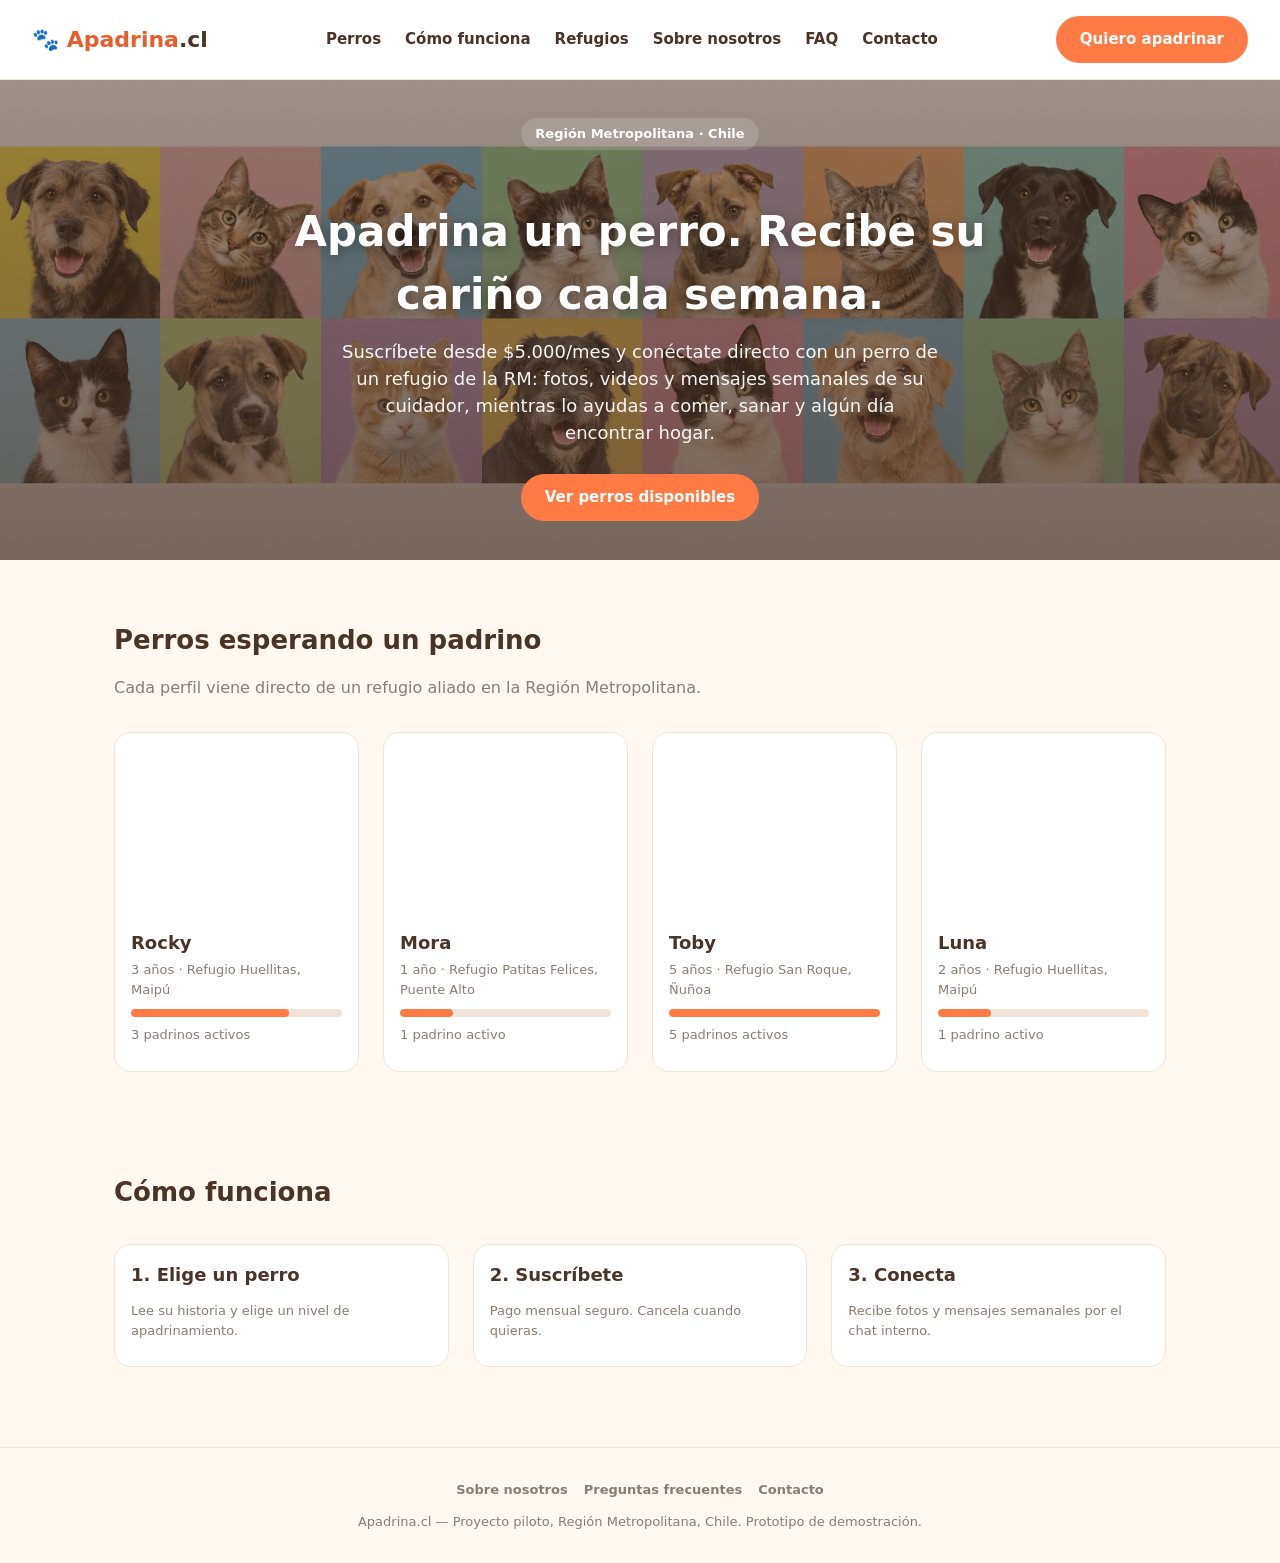
==== index.html @ 0cc14895 "v3" ====
<!DOCTYPE html>
<html lang="es-CL">
<head>
<meta charset="UTF-8">
<meta name="viewport" content="width=device-width, initial-scale=1.0">
<title>Apadrina — Conecta con un perro, cambia su historia</title>
<link rel="stylesheet" href="style.css">
<link rel="icon" href="Imagenes/Banners/favicon.png" type="image/png">
</head>
<body>

<div id="header-placeholder"></div>

<section class="hero-banner">
  <div class="hero-banner-overlay"></div>
  <div class="hero-banner-content">
    <span class="badge">Región Metropolitana · Chile</span>
    <h1>Apadrina un perro. Recibe su cariño cada semana.</h1>
    <p>Suscríbete desde $5.000/mes y conéctate directo con un perro de un refugio de la RM: fotos, videos y mensajes semanales de su cuidador, mientras lo ayudas a comer, sanar y algún día encontrar hogar.</p>
    <a href="#animales" class="btn btn-primary">Ver perros disponibles</a>
  </div>
</section>

<div class="container" id="animales">
  <h2 class="section-title">Perros esperando un padrino</h2>
  <p class="section-sub">Cada perfil viene directo de un refugio aliado en la Región Metropolitana.</p>

  <div class="grid" id="grid-animales">
    <!-- Las tarjetas se generan automáticamente desde animales.js -->
  </div>
</div>

<div class="container" id="como-funciona">
  <h2 class="section-title" id="refugios">Cómo funciona</h2>
  <div class="grid" style="grid-template-columns: repeat(3, 1fr);">
    <div class="card"><div class="card-body">
      <h3>1. Elige un perro</h3>
      <p class="meta">Lee su historia y elige un nivel de apadrinamiento.</p>
    </div></div>
    <div class="card"><div class="card-body">
      <h3>2. Suscríbete</h3>
      <p class="meta">Pago mensual seguro. Cancela cuando quieras.</p>
    </div></div>
    <div class="card"><div class="card-body">
      <h3>3. Conecta</h3>
      <p class="meta">Recibe fotos y mensajes semanales por el chat interno.</p>
    </div></div>
  </div>
</div>

<div id="footer-placeholder"></div>

<script src="animales.js"></script>
<script src="main.js"></script>
<script>
  document.addEventListener('DOMContentLoaded', () => {
    const grid = document.getElementById('grid-animales');
    if (!grid || typeof animalesDB === 'undefined') return;

    const animales = Object.values(animalesDB);

    grid.innerHTML = animales.map((animal) => {
      const fotoPrincipal = (animal.imagenes && animal.imagenes[0])
        ? `Imagenes/Mascotas/${animal.imagenes[0]}`
        : '';
      const fondoImagen = fotoPrincipal
        ? `background-image:url('${fotoPrincipal}');`
        : `background-color:${animal.colorPlaceholder || '#D9B38C'};`;

      // La barra de progreso es solo referencial: asumimos que con 4 padrinos el animal queda cubierto.
      const progreso = Math.min(100, Math.round((animal.padrinosActivos / 4) * 100));

      return `
        <a href="perfil-perro.html?id=${animal.id}" class="card">
          <div class="card-img" style="${fondoImagen}"></div>
          <div class="card-body">
            <h3>${animal.nombre}</h3>
            <div class="meta">${animal.edad} · ${animal.refugio}, ${animal.comuna}</div>
            <div class="progress-bar"><div class="progress-fill" style="width:${progreso}%"></div></div>
            <div class="meta">${animal.padrinosActivos} padrino${animal.padrinosActivos === 1 ? '' : 's'} activo${animal.padrinosActivos === 1 ? '' : 's'}</div>
          </div>
        </a>
      `;
    }).join('');
  });
</script>
</body>
</html>
---- style.css ----
:root {
  --naranja: #FF7A45;
  --naranja-oscuro: #E85D2C;
  --crema: #FFF8F1;
  --marron: #4A3427;
  --verde: #3FA34D;
  --gris: #8A7D74;
  --borde: #F0E4D8;
  --radius: 16px;
}

* { box-sizing: border-box; }

body {
  margin: 0;
  font-family: 'Segoe UI', system-ui, -apple-system, sans-serif;
  background: var(--crema);
  color: var(--marron);
  line-height: 1.5;
}

a { text-decoration: none; color: inherit; }

.navbar {
  display: flex;
  align-items: center;
  justify-content: space-between;
  padding: 16px 32px;
  background: #fff;
  border-bottom: 1px solid var(--borde);
  position: sticky;
  top: 0;
  z-index: 10;
}

.logo {
  font-size: 22px;
  font-weight: 800;
  color: var(--naranja-oscuro);
}

.logo span { color: var(--marron); }

.nav-links { display: flex; gap: 24px; font-weight: 600; font-size: 15px; }
.nav-links a:hover { color: var(--naranja-oscuro); }

.btn {
  display: inline-block;
  padding: 12px 24px;
  border-radius: 999px;
  font-weight: 700;
  border: none;
  cursor: pointer;
  font-size: 15px;
}

.btn-primary { background: var(--naranja); color: #fff; }
.btn-primary:hover { background: var(--naranja-oscuro); }

.btn-secondary { background: #fff; color: var(--naranja-oscuro); border: 2px solid var(--naranja); }

.container { max-width: 1100px; margin: 0 auto; padding: 40px 24px; }

.hero {
  text-align: center;
  padding: 64px 24px;
  background: linear-gradient(180deg, #FFF3E9 0%, var(--crema) 100%);
}

.hero h1 { font-size: 40px; margin-bottom: 12px; max-width: 700px; margin-inline: auto; }
.hero p { font-size: 18px; color: var(--gris); max-width: 600px; margin: 0 auto 28px; }

/* Banner de inicio con foto de fondo (se usa solo en index.html) */
.hero-banner {
  position: relative;
  min-height: 480px;
  display: flex;
  align-items: center;
  justify-content: center;
  text-align: center;
  background-size: cover;
  background-position: center;
  overflow: hidden;
}

.hero-banner-overlay {
  position: absolute;
  inset: 0;
  background: linear-gradient(180deg, rgba(74,52,39,0.55) 0%, rgba(74,52,39,0.75) 100%);
}

.hero-banner-content {
  position: relative;
  z-index: 2;
  padding: 24px;
  color: #fff;
}

.hero-banner-content .badge {
  background: rgba(255,255,255,0.15);
  color: #fff;
}

.hero-banner-content h1 {
  font-size: 42px;
  margin-bottom: 12px;
  max-width: 700px;
  margin-inline: auto;
  text-shadow: 0 2px 12px rgba(0,0,0,0.35);
}

.hero-banner-content p {
  font-size: 18px;
  color: #fff;
  opacity: 0.95;
  max-width: 600px;
  margin: 0 auto 28px;
}

/* Banner de escritorio por defecto; se reemplaza por la versión vertical en mobile (ver media query abajo) */
.hero-banner {
  background-image: url('Imagenes/Banners/bannersperritos.png');
}

.badge {
  display: inline-block;
  background: #FFE8D9;
  color: var(--naranja-oscuro);
  padding: 6px 14px;
  border-radius: 999px;
  font-weight: 700;
  font-size: 13px;
  margin-bottom: 16px;
}

.grid {
  display: grid;
  grid-template-columns: repeat(auto-fit, minmax(240px, 1fr));
  gap: 24px;
  margin-top: 32px;
}

.card {
  background: #fff;
  border-radius: var(--radius);
  overflow: hidden;
  border: 1px solid var(--borde);
  transition: transform 0.15s, box-shadow 0.15s;
}

.card:hover { transform: translateY(-4px); box-shadow: 0 12px 24px rgba(0,0,0,0.08); }

.card-img {
  height: 180px;
  background-size: cover;
  background-position: center;
  display: flex;
  align-items: flex-end;
  justify-content: flex-end;
  padding: 10px;
}

.card-body { padding: 16px; }
.card-body h3 { margin: 0 0 4px; font-size: 18px; }
.card-body .meta { color: var(--gris); font-size: 13px; margin-bottom: 10px; }

.progress-bar { background: var(--borde); border-radius: 999px; height: 8px; overflow: hidden; margin-bottom: 8px; }
.progress-fill { background: var(--naranja); height: 100%; border-radius: 999px; }

.tag {
  display: inline-block;
  background: #FFF3E9;
  color: var(--naranja-oscuro);
  font-size: 12px;
  font-weight: 700;
  padding: 3px 10px;
  border-radius: 999px;
  position: absolute;
}

.section-title { font-size: 26px; margin-bottom: 6px; }
.section-sub { color: var(--gris); margin-bottom: 24px; }

.tiers {
  display: grid;
  grid-template-columns: repeat(auto-fit, minmax(220px, 1fr));
  gap: 20px;
}

.tier {
  background: #fff;
  border: 2px solid var(--borde);
  border-radius: var(--radius);
  padding: 24px;
  cursor: pointer;
  transition: border-color 0.15s;
}

.tier:hover, .tier.selected { border-color: var(--naranja); }
.tier h4 { margin: 0 0 4px; font-size: 18px; }
.tier .price { font-size: 28px; font-weight: 800; color: var(--naranja-oscuro); margin: 8px 0; }
.tier .price span { font-size: 14px; color: var(--gris); font-weight: 500; }
.tier ul { padding-left: 18px; margin: 12px 0; color: var(--marron); font-size: 14px; }
.tier li { margin-bottom: 6px; }

footer {
  text-align: center;
  padding: 32px;
  color: var(--gris);
  font-size: 13px;
  border-top: 1px solid var(--borde);
  margin-top: 40px;
}

.dog-hero {
  display: grid;
  grid-template-columns: 1fr 1fr;
  gap: 40px;
  align-items: start;
}

.dog-photo {
  width: 100%;
  height: 380px;
  border-radius: var(--radius);
  background-size: cover;
  background-position: center;
}

.stat-box {
  display: flex;
  gap: 16px;
  margin: 20px 0;
}

.stat {
  background: #fff;
  border: 1px solid var(--borde);
  border-radius: 12px;
  padding: 14px 18px;
  flex: 1;
  text-align: center;
}

.stat b { display: block; font-size: 20px; color: var(--naranja-oscuro); }
.stat span { font-size: 12px; color: var(--gris); }

.form-box {
  background: #fff;
  border: 1px solid var(--borde);
  border-radius: var(--radius);
  padding: 32px;
  max-width: 480px;
  margin: 0 auto;
}

.form-box label { display: block; font-weight: 700; margin: 16px 0 6px; font-size: 14px; }
.form-box input {
  width: 100%;
  padding: 12px 14px;
  border: 1px solid var(--borde);
  border-radius: 10px;
  font-size: 15px;
}

.summary-box {
  background: var(--crema);
  border-radius: 12px;
  padding: 16px;
  margin-top: 20px;
  font-size: 14px;
}

.summary-row { display: flex; justify-content: space-between; margin-bottom: 6px; }
.summary-row.total { font-weight: 800; font-size: 16px; border-top: 1px dashed var(--borde); padding-top: 10px; margin-top: 10px; }

.dash-layout { display: grid; grid-template-columns: 280px 1fr; gap: 24px; }

.dash-sidebar {
  background: #fff;
  border: 1px solid var(--borde);
  border-radius: var(--radius);
  padding: 20px;
  height: fit-content;
}

.dash-sidebar img.avatar {
  width: 100%;
  height: 160px;
  object-fit: cover;
  border-radius: 12px;
  background-size: cover;
  background-position: center;
}

.chat-box {
  background: #fff;
  border: 1px solid var(--borde);
  border-radius: var(--radius);
  display: flex;
  flex-direction: column;
  height: 560px;
}

.chat-header {
  padding: 16px 20px;
  border-bottom: 1px solid var(--borde);
  font-weight: 700;
  display: flex;
  align-items: center;
  gap: 10px;
}

.chat-messages {
  flex: 1;
  padding: 20px;
  overflow-y: auto;
  display: flex;
  flex-direction: column;
  gap: 14px;
}

.msg { max-width: 70%; padding: 10px 14px; border-radius: 14px; font-size: 14px; }
.msg.received { background: var(--crema); align-self: flex-start; border-bottom-left-radius: 4px; }
.msg.sent { background: var(--naranja); color: #fff; align-self: flex-end; border-bottom-right-radius: 4px; }
.msg img { max-width: 100%; border-radius: 10px; margin-top: 6px; display: block; }
.msg .time { font-size: 11px; opacity: 0.6; margin-top: 4px; }

.chat-input {
  display: flex;
  gap: 10px;
  padding: 14px;
  border-top: 1px solid var(--borde);
}

.chat-input input {
  flex: 1;
  padding: 12px 14px;
  border: 1px solid var(--borde);
  border-radius: 999px;
  font-size: 14px;
}

.dash-nav { list-style: none; padding: 0; margin: 20px 0 0; }
.dash-nav li { padding: 10px 12px; border-radius: 8px; font-weight: 600; font-size: 14px; margin-bottom: 4px; }
.dash-nav li.active { background: #FFF3E9; color: var(--naranja-oscuro); }

/* Menú móvil */
.mobile-menu-button {
  display: none;
  background: none;
  border: none;
  cursor: pointer;
  padding: 6px;
}

.hamburger-icon,
.hamburger-icon::before,
.hamburger-icon::after {
  display: block;
  width: 24px;
  height: 2px;
  background: var(--marron);
  position: relative;
  transition: 0.2s;
}

.hamburger-icon::before,
.hamburger-icon::after {
  content: "";
  position: absolute;
  left: 0;
}

.hamburger-icon::before { top: -7px; }
.hamburger-icon::after { top: 7px; }

@media (max-width: 800px) {
  .navbar { padding: 14px 20px; flex-wrap: wrap; }
  .logo { font-size: 19px; }

  .nav-links {
    display: none;
    position: absolute;
    top: 100%;
    left: 0;
    right: 0;
    background: #fff;
    flex-direction: column;
    gap: 0;
    padding: 8px 20px 16px;
    border-bottom: 1px solid var(--borde);
    box-shadow: 0 8px 16px rgba(0,0,0,0.06);
  }

  .nav-links.open {
    display: flex;
  }

  .nav-links a {
    padding: 12px 0;
    border-bottom: 1px solid var(--borde);
  }

  .nav-links a:last-child { border-bottom: none; }

  .mobile-menu-button { display: block; order: 3; }

  .navbar .btn-primary { order: 2; font-size: 13px; padding: 10px 16px; }

  .hero { padding: 40px 18px; }
  .hero h1 { font-size: 28px; }
  .hero p { font-size: 15px; }

  .hero-banner {
    min-height: 360px;
    background-image: url('Imagenes/Banners/bannersperritoscelular.png');
  }
  .hero-banner-content h1 { font-size: 28px; }
  .hero-banner-content p { font-size: 15px; }

  .container { padding: 28px 16px; }

  .grid { grid-template-columns: 1fr; gap: 16px; }
  .grid[style*="repeat(3"] { grid-template-columns: 1fr !important; }

  .section-title { font-size: 21px; }

  .dog-hero, .dash-layout { grid-template-columns: 1fr; }
  .dog-photo { height: 220px; }

  .stat-box { flex-wrap: wrap; }
  .stat { min-width: 45%; }

  .tiers { grid-template-columns: 1fr; }

  .form-box { padding: 20px; }

  .dash-sidebar { order: 2; }
  .chat-box { height: 460px; order: 1; }
  .msg { max-width: 85%; }

  footer { padding: 24px 16px; font-size: 12px; }
}

@media (max-width: 420px) {
  .stat { min-width: 100%; }
}
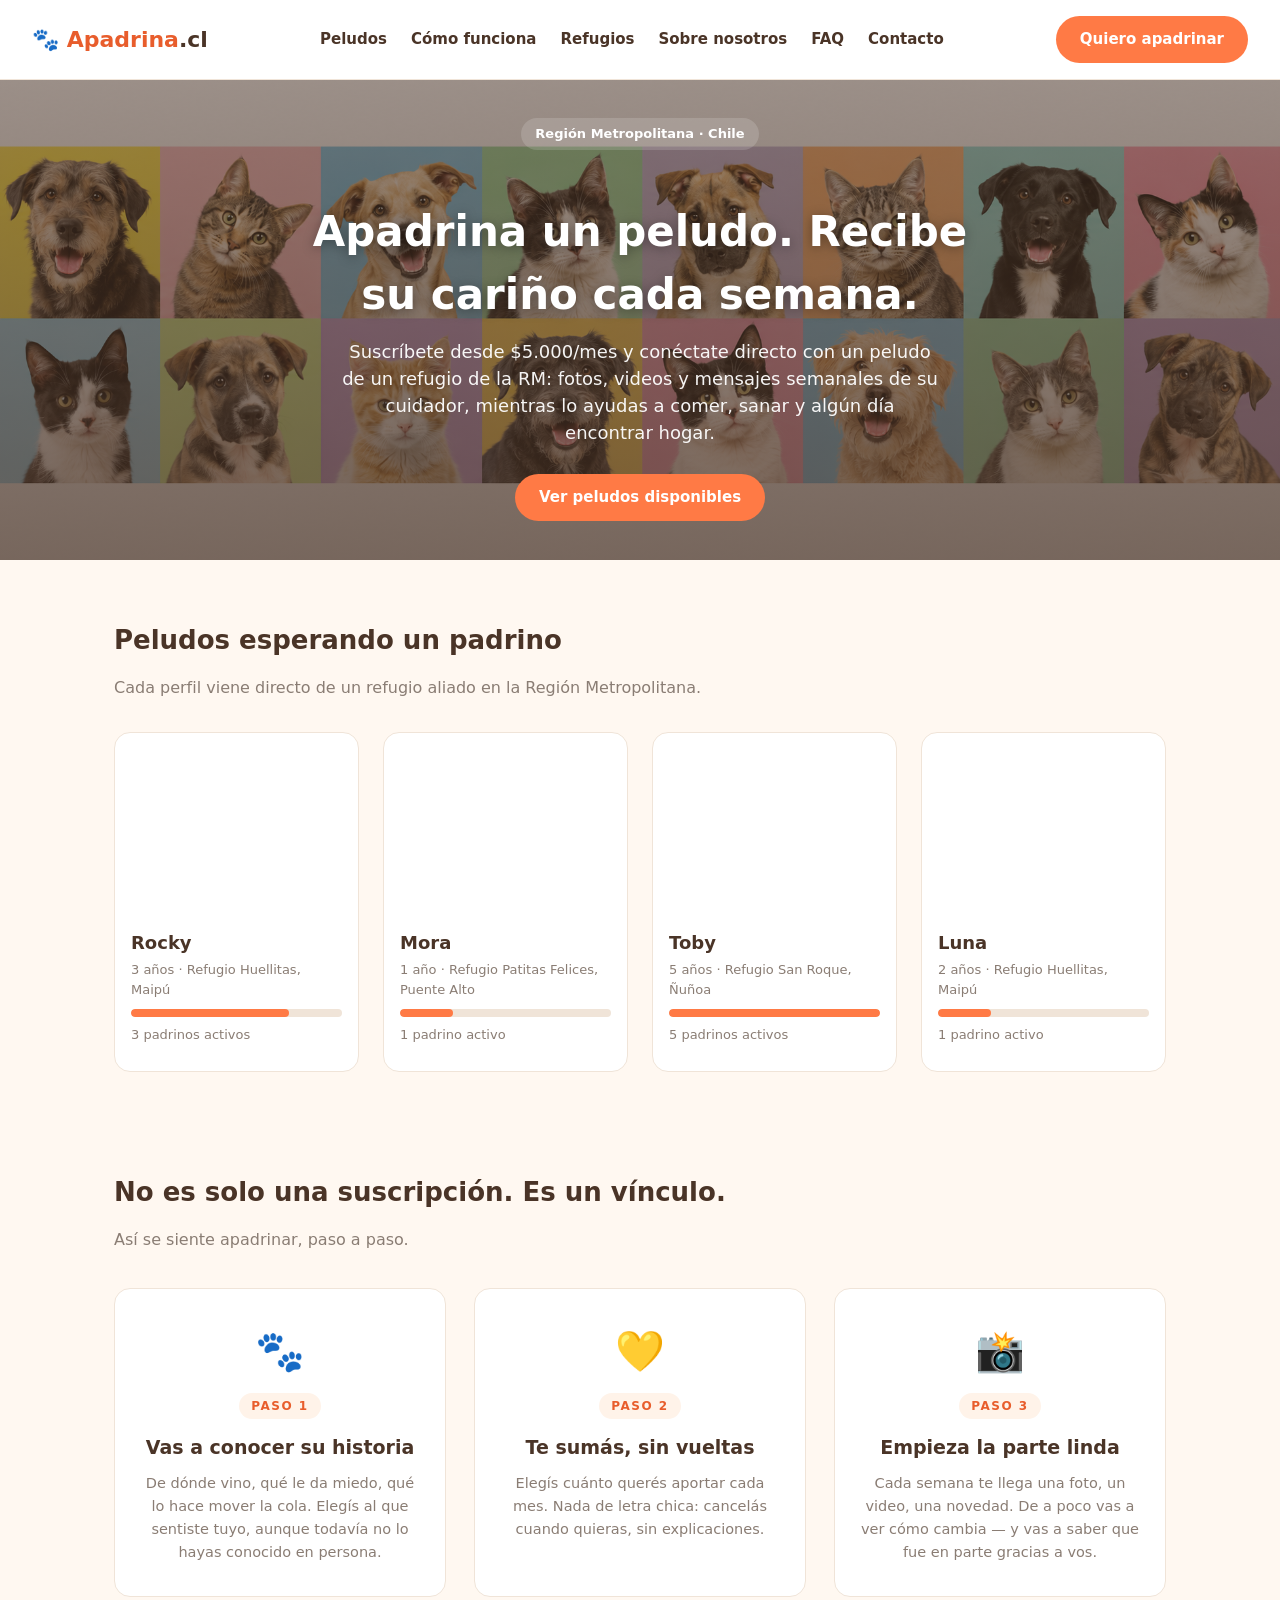
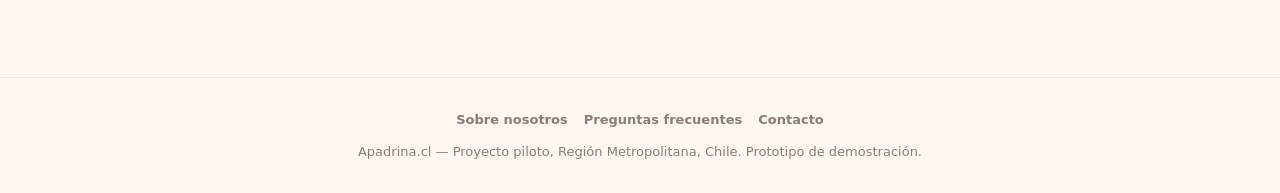
==== commit a3a09e7e: "v4" ====
--- a/index.html
+++ b/index.html
@@ -3,7 +3,7 @@
 <head>
 <meta charset="UTF-8">
 <meta name="viewport" content="width=device-width, initial-scale=1.0">
-<title>Apadrina — Conecta con un perro, cambia su historia</title>
+<title>Apadrina — Conecta con un peludo, cambia su historia</title>
 <link rel="stylesheet" href="style.css">
 <link rel="icon" href="Imagenes/Banners/favicon.png" type="image/png">
 </head>
@@ -15,14 +15,14 @@
   <div class="hero-banner-overlay"></div>
   <div class="hero-banner-content">
     <span class="badge">Región Metropolitana · Chile</span>
-    <h1>Apadrina un perro. Recibe su cariño cada semana.</h1>
-    <p>Suscríbete desde $5.000/mes y conéctate directo con un perro de un refugio de la RM: fotos, videos y mensajes semanales de su cuidador, mientras lo ayudas a comer, sanar y algún día encontrar hogar.</p>
-    <a href="#animales" class="btn btn-primary">Ver perros disponibles</a>
+    <h1>Apadrina un peludo. Recibe su cariño cada semana.</h1>
+    <p>Suscríbete desde $5.000/mes y conéctate directo con un peludo de un refugio de la RM: fotos, videos y mensajes semanales de su cuidador, mientras lo ayudas a comer, sanar y algún día encontrar hogar.</p>
+    <a href="#animales" class="btn btn-primary">Ver peludos disponibles</a>
   </div>
 </section>
 
 <div class="container" id="animales">
-  <h2 class="section-title">Perros esperando un padrino</h2>
+  <h2 class="section-title">Peludos esperando un padrino</h2>
   <p class="section-sub">Cada perfil viene directo de un refugio aliado en la Región Metropolitana.</p>
 
   <div class="grid" id="grid-animales">
@@ -31,20 +31,28 @@
 </div>
 
 <div class="container" id="como-funciona">
-  <h2 class="section-title" id="refugios">Cómo funciona</h2>
-  <div class="grid" style="grid-template-columns: repeat(3, 1fr);">
-    <div class="card"><div class="card-body">
-      <h3>1. Elige un perro</h3>
-      <p class="meta">Lee su historia y elige un nivel de apadrinamiento.</p>
-    </div></div>
-    <div class="card"><div class="card-body">
-      <h3>2. Suscríbete</h3>
-      <p class="meta">Pago mensual seguro. Cancela cuando quieras.</p>
-    </div></div>
-    <div class="card"><div class="card-body">
-      <h3>3. Conecta</h3>
-      <p class="meta">Recibe fotos y mensajes semanales por el chat interno.</p>
-    </div></div>
+  <h2 class="section-title" id="refugios">No es solo una suscripción. Es un vínculo.</h2>
+  <p class="section-sub">Así se siente apadrinar, paso a paso.</p>
+
+  <div class="pasos-emocion">
+    <div class="paso-emocion">
+      <span class="paso-emoji">🐾</span>
+      <span class="paso-numero">Paso 1</span>
+      <h3>Vas a conocer su historia</h3>
+      <p>De dónde vino, qué le da miedo, qué lo hace mover la cola. Elegís al que sentiste tuyo, aunque todavía no lo hayas conocido en persona.</p>
+    </div>
+    <div class="paso-emocion">
+      <span class="paso-emoji">💛</span>
+      <span class="paso-numero">Paso 2</span>
+      <h3>Te sumás, sin vueltas</h3>
+      <p>Elegís cuánto querés aportar cada mes. Nada de letra chica: cancelás cuando quieras, sin explicaciones.</p>
+    </div>
+    <div class="paso-emocion">
+      <span class="paso-emoji">📸</span>
+      <span class="paso-numero">Paso 3</span>
+      <h3>Empieza la parte linda</h3>
+      <p>Cada semana te llega una foto, un video, una novedad. De a poco vas a ver cómo cambia — y vas a saber que fue en parte gracias a vos.</p>
+    </div>
   </div>
 </div>
 
--- a/style.css
+++ b/style.css
@@ -138,6 +138,126 @@
   grid-template-columns: repeat(auto-fit, minmax(240px, 1fr));
   gap: 24px;
   margin-top: 32px;
+}
+
+/* Sección "Cómo funciona" con tono emocional, no de checklist */
+.pasos-emocion {
+  display: grid;
+  grid-template-columns: repeat(3, 1fr);
+  gap: 28px;
+  margin-top: 36px;
+  position: relative;
+}
+
+.paso-emocion {
+  background: #fff;
+  border: 1px solid var(--borde);
+  border-radius: var(--radius);
+  padding: 32px 24px;
+  text-align: center;
+  position: relative;
+  transition: transform 0.2s ease, box-shadow 0.2s ease;
+}
+
+.paso-emocion:hover {
+  transform: translateY(-6px);
+  box-shadow: 0 16px 32px rgba(232, 93, 44, 0.12);
+}
+
+.paso-emoji {
+  display: block;
+  font-size: 40px;
+  margin-bottom: 12px;
+}
+
+.paso-numero {
+  display: inline-block;
+  color: var(--naranja-oscuro);
+  font-weight: 800;
+  font-size: 12px;
+  letter-spacing: 1.5px;
+  text-transform: uppercase;
+  background: #FFF3E9;
+  padding: 4px 12px;
+  border-radius: 999px;
+  margin-bottom: 14px;
+}
+
+.paso-emocion h3 {
+  font-size: 19px;
+  margin: 0 0 10px;
+  color: var(--marron);
+}
+
+.paso-emocion p {
+  font-size: 14.5px;
+  color: var(--gris);
+  line-height: 1.6;
+  margin: 0;
+}
+
+/* Acordeón de FAQ */
+.faq-acordeon {
+  display: flex;
+  flex-direction: column;
+  gap: 14px;
+}
+
+.faq-item {
+  background: #fff;
+  border: 1px solid var(--borde);
+  border-radius: var(--radius);
+  overflow: hidden;
+  transition: border-color 0.2s ease;
+}
+
+.faq-item.open {
+  border-color: var(--naranja);
+}
+
+.faq-pregunta {
+  width: 100%;
+  display: flex;
+  align-items: center;
+  justify-content: space-between;
+  gap: 16px;
+  background: none;
+  border: none;
+  text-align: left;
+  padding: 20px 22px;
+  font-size: 15.5px;
+  font-weight: 700;
+  color: var(--marron);
+  cursor: pointer;
+  font-family: inherit;
+}
+
+.faq-pregunta:hover { color: var(--naranja-oscuro); }
+
+.faq-flecha {
+  flex-shrink: 0;
+  font-size: 22px;
+  font-weight: 400;
+  color: var(--naranja);
+  transition: transform 0.25s ease;
+}
+
+.faq-item.open .faq-flecha {
+  transform: rotate(45deg);
+}
+
+.faq-respuesta {
+  max-height: 0;
+  overflow: hidden;
+  transition: max-height 0.3s ease;
+}
+
+.faq-respuesta p {
+  margin: 0;
+  padding: 0 22px 22px;
+  color: var(--gris);
+  font-size: 14.5px;
+  line-height: 1.65;
 }
 
 .card {
@@ -424,6 +544,9 @@
   .grid { grid-template-columns: 1fr; gap: 16px; }
   .grid[style*="repeat(3"] { grid-template-columns: 1fr !important; }
 
+  .pasos-emocion { grid-template-columns: 1fr; gap: 18px; }
+  .paso-emocion { padding: 26px 20px; }
+
   .section-title { font-size: 21px; }
 
   .dog-hero, .dash-layout { grid-template-columns: 1fr; }
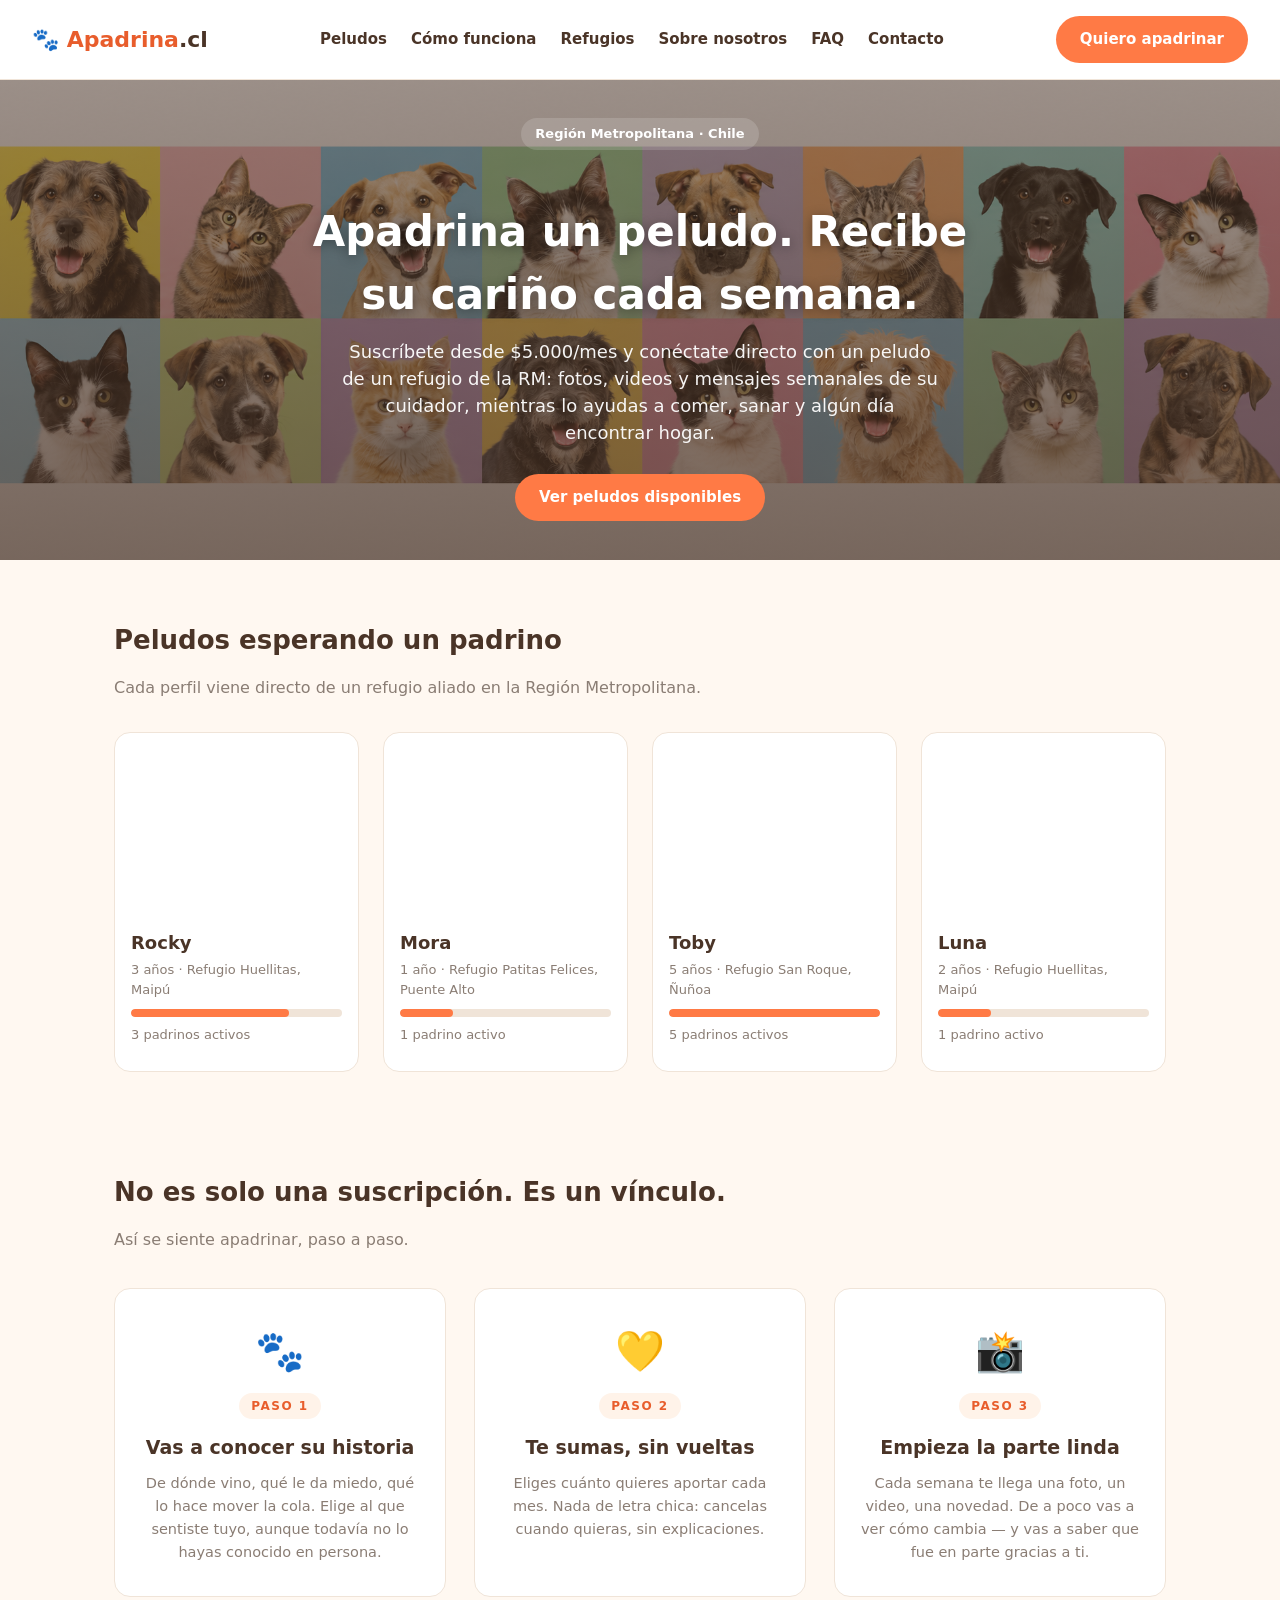
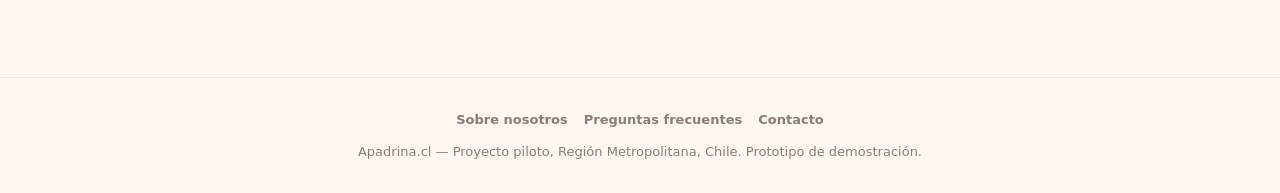
==== commit a3f9e0ae: "v5 sin modismos" ====
--- a/index.html
+++ b/index.html
@@ -39,19 +39,19 @@
       <span class="paso-emoji">🐾</span>
       <span class="paso-numero">Paso 1</span>
       <h3>Vas a conocer su historia</h3>
-      <p>De dónde vino, qué le da miedo, qué lo hace mover la cola. Elegís al que sentiste tuyo, aunque todavía no lo hayas conocido en persona.</p>
+      <p>De dónde vino, qué le da miedo, qué lo hace mover la cola. Elige al que sentiste tuyo, aunque todavía no lo hayas conocido en persona.</p>
     </div>
     <div class="paso-emocion">
       <span class="paso-emoji">💛</span>
       <span class="paso-numero">Paso 2</span>
-      <h3>Te sumás, sin vueltas</h3>
-      <p>Elegís cuánto querés aportar cada mes. Nada de letra chica: cancelás cuando quieras, sin explicaciones.</p>
+      <h3>Te sumas, sin vueltas</h3>
+      <p>Eliges cuánto quieres aportar cada mes. Nada de letra chica: cancelas cuando quieras, sin explicaciones.</p>
     </div>
     <div class="paso-emocion">
       <span class="paso-emoji">📸</span>
       <span class="paso-numero">Paso 3</span>
       <h3>Empieza la parte linda</h3>
-      <p>Cada semana te llega una foto, un video, una novedad. De a poco vas a ver cómo cambia — y vas a saber que fue en parte gracias a vos.</p>
+      <p>Cada semana te llega una foto, un video, una novedad. De a poco vas a ver cómo cambia — y vas a saber que fue en parte gracias a ti.</p>
     </div>
   </div>
 </div>
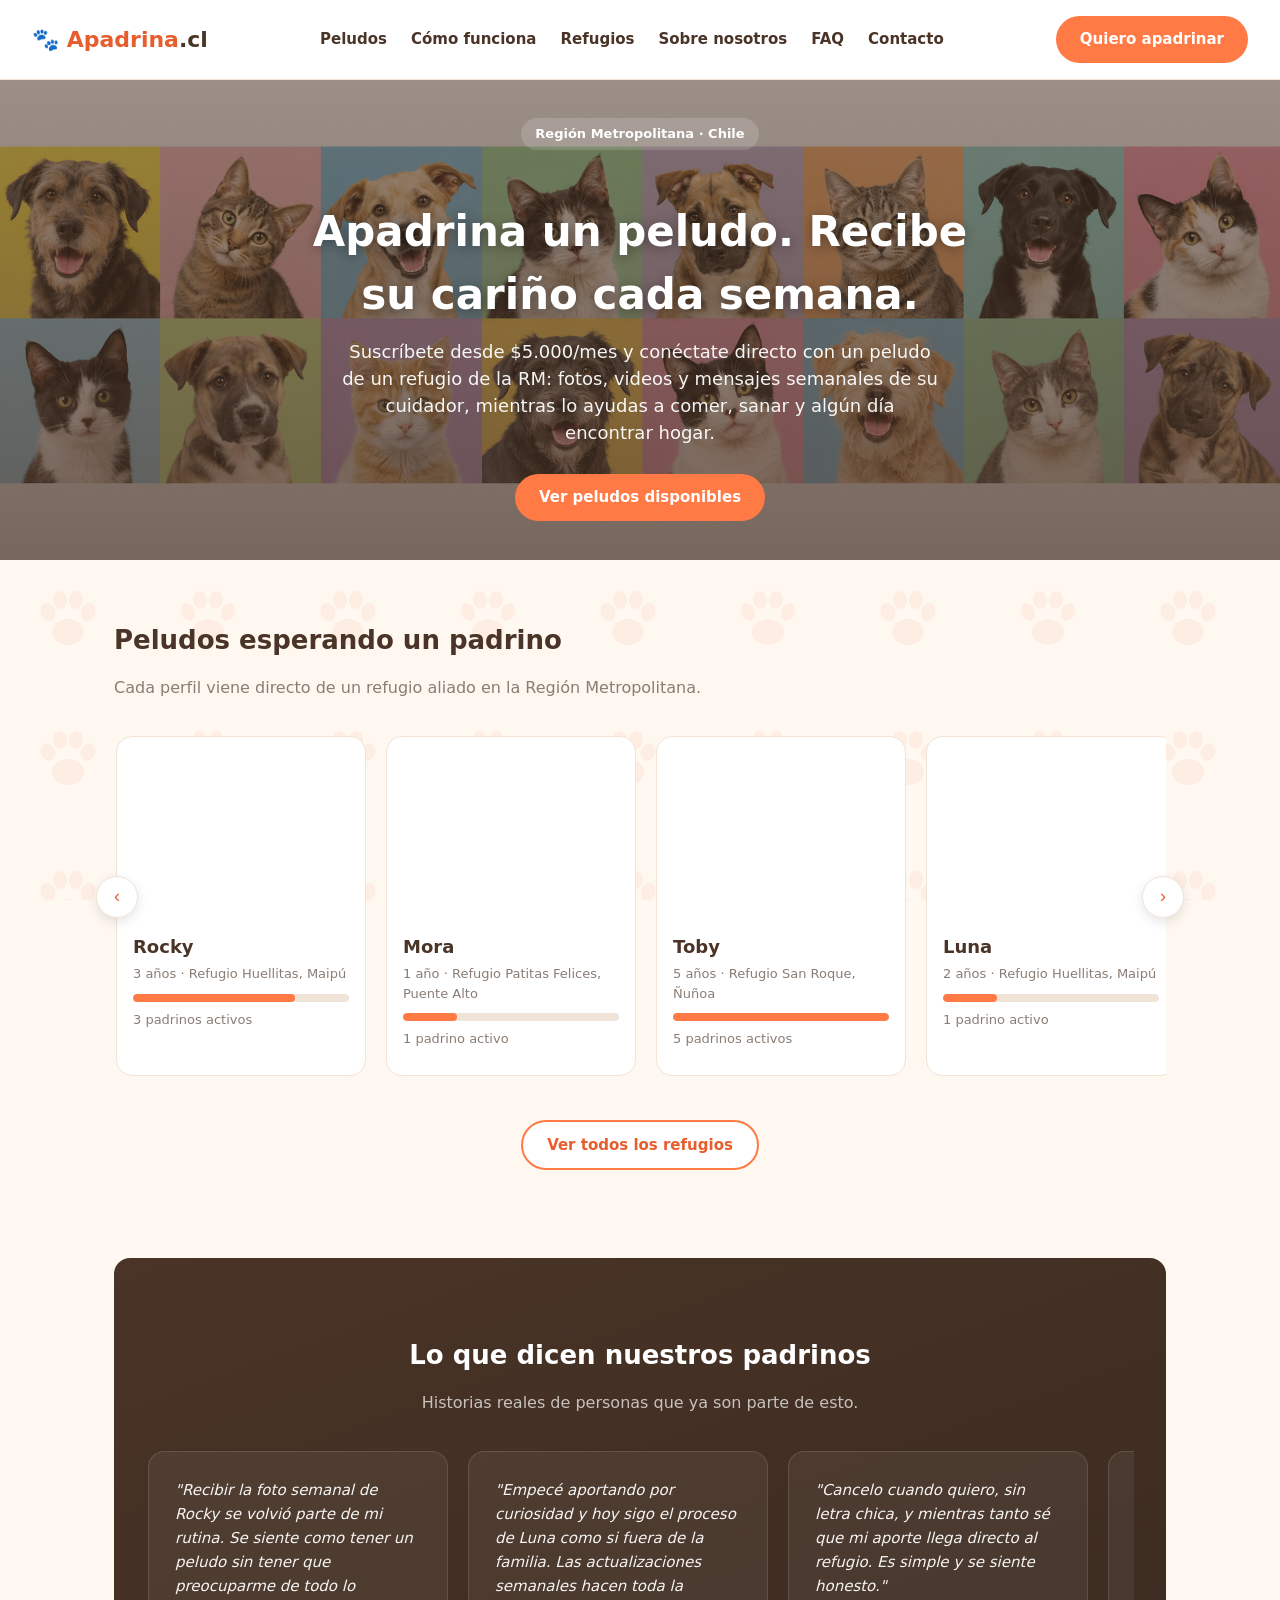
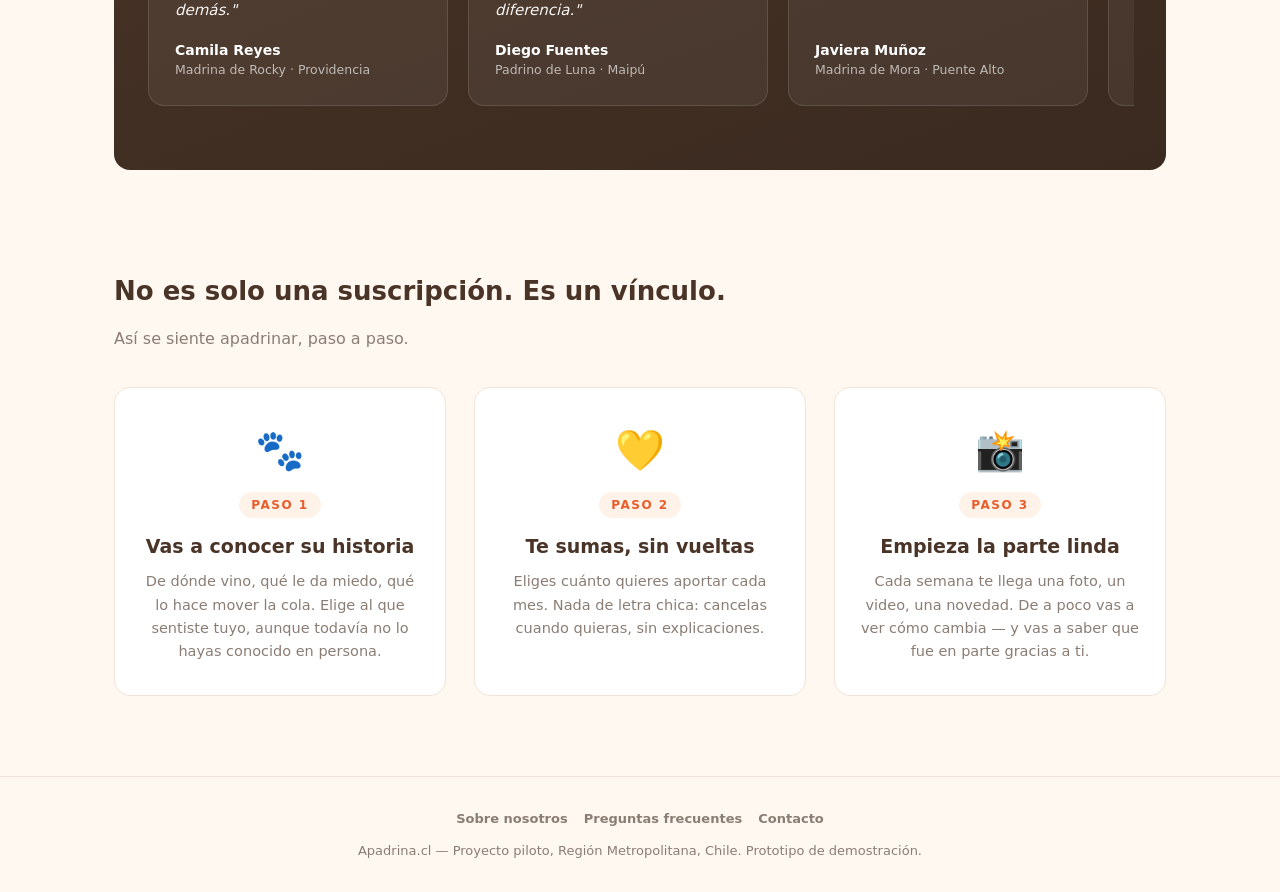
==== commit 4fbbfd08: "v8" ====
--- a/index.html
+++ b/index.html
@@ -22,16 +22,64 @@
 </section>
 
 <div class="container" id="animales">
-  <h2 class="section-title">Peludos esperando un padrino</h2>
-  <p class="section-sub">Cada perfil viene directo de un refugio aliado en la Región Metropolitana.</p>
+  <h2 class="section-title" id="titulo-animales">Peludos esperando un padrino</h2>
+  <p class="section-sub" id="subtitulo-animales">Cada perfil viene directo de un refugio aliado en la Región Metropolitana.</p>
 
-  <div class="grid" id="grid-animales">
-    <!-- Las tarjetas se generan automáticamente desde animales.js -->
+  <div class="carrusel-wrap" id="carrusel-wrap">
+    <button class="carrusel-btn prev" id="carrusel-prev" aria-label="Anterior">‹</button>
+    <div class="carrusel-track" id="grid-animales">
+      <!-- Las tarjetas se generan automáticamente desde animales.js -->
+    </div>
+    <button class="carrusel-btn next" id="carrusel-next" aria-label="Siguiente">›</button>
+  </div>
+
+  <div class="ver-refugios-wrap" id="ver-refugios-wrap">
+    <a href="refugios.html" class="btn btn-secondary">Ver todos los refugios</a>
+  </div>
+</div>
+
+<div class="container" id="testimonios-container">
+  <div class="testimonios-section">
+    <h2 class="section-title">Lo que dicen nuestros padrinos</h2>
+    <p class="section-sub">Historias reales de personas que ya son parte de esto.</p>
+
+    <div class="testimonios-wrap">
+      <div class="testimonios-track" id="testimonios-track">
+        <div class="testimonio-card">
+          <p class="quote">"Recibir la foto semanal de Rocky se volvió parte de mi rutina. Se siente como tener un peludo sin tener que preocuparme de todo lo demás."</p>
+          <div>
+            <div class="testimonio-autor">Camila Reyes</div>
+            <div class="testimonio-rol">Madrina de Rocky · Providencia</div>
+          </div>
+        </div>
+        <div class="testimonio-card">
+          <p class="quote">"Empecé aportando por curiosidad y hoy sigo el proceso de Luna como si fuera de la familia. Las actualizaciones semanales hacen toda la diferencia."</p>
+          <div>
+            <div class="testimonio-autor">Diego Fuentes</div>
+            <div class="testimonio-rol">Padrino de Luna · Maipú</div>
+          </div>
+        </div>
+        <div class="testimonio-card">
+          <p class="quote">"Cancelo cuando quiero, sin letra chica, y mientras tanto sé que mi aporte llega directo al refugio. Es simple y se siente honesto."</p>
+          <div>
+            <div class="testimonio-autor">Javiera Muñoz</div>
+            <div class="testimonio-rol">Madrina de Mora · Puente Alto</div>
+          </div>
+        </div>
+        <div class="testimonio-card">
+          <p class="quote">"Mis hijos preguntan todas las semanas cómo está Toby. Apadrinarlo nos enseñó algo de responsabilidad sin tener que adoptarlo todavía."</p>
+          <div>
+            <div class="testimonio-autor">Familia Contreras</div>
+            <div class="testimonio-rol">Padrinos de Toby · Ñuñoa</div>
+          </div>
+        </div>
+      </div>
+    </div>
   </div>
 </div>
 
 <div class="container" id="como-funciona">
-  <h2 class="section-title" id="refugios">No es solo una suscripción. Es un vínculo.</h2>
+  <h2 class="section-title">No es solo una suscripción. Es un vínculo.</h2>
   <p class="section-sub">Así se siente apadrinar, paso a paso.</p>
 
   <div class="pasos-emocion">
@@ -65,7 +113,43 @@
     const grid = document.getElementById('grid-animales');
     if (!grid || typeof animalesDB === 'undefined') return;
 
-    const animales = Object.values(animalesDB);
+    const params = new URLSearchParams(window.location.search);
+    const refugioId = params.get('refugio');
+
+    let animales = Object.values(animalesDB);
+    let modoFiltrado = false;
+
+    if (refugioId) {
+      const animalesDelRefugio = animales.filter((a) => a.refugioId === refugioId);
+      if (animalesDelRefugio.length > 0) {
+        animales = animalesDelRefugio;
+        modoFiltrado = true;
+      }
+    } else {
+      // En el inicio sin filtro, solo mostramos los marcados como destacados
+      // (si ninguno tiene el flag, mostramos todos para no dejar el carrusel vacío).
+      const destacados = animales.filter((a) => a.destacado);
+      if (destacados.length > 0) animales = destacados;
+    }
+
+    if (modoFiltrado) {
+      const refugioInfo = (typeof refugiosDB !== 'undefined') ? refugiosDB[refugioId] : null;
+      const tituloEl = document.getElementById('titulo-animales');
+      const subEl = document.getElementById('subtitulo-animales');
+      if (tituloEl) tituloEl.textContent = refugioInfo ? `Peludos de ${refugioInfo.nombre}` : 'Peludos de este refugio';
+      if (subEl) subEl.textContent = refugioInfo ? `${refugioInfo.comuna}, Región Metropolitana` : '';
+      const verRefugiosWrap = document.getElementById('ver-refugios-wrap');
+      if (verRefugiosWrap) verRefugiosWrap.innerHTML = '<a href="refugios.html" class="btn btn-secondary">‹ Volver a todos los refugios</a>';
+      // En vista filtrada mostramos todos los peludos del refugio, no un carrusel acotado.
+      grid.classList.add('grid');
+      grid.classList.remove('carrusel-track');
+      const prevBtn = document.getElementById('carrusel-prev');
+      const nextBtn = document.getElementById('carrusel-next');
+      if (prevBtn) prevBtn.style.display = 'none';
+      if (nextBtn) nextBtn.style.display = 'none';
+      const testimoniosContainer = document.getElementById('testimonios-container');
+      if (testimoniosContainer) testimoniosContainer.style.display = 'none';
+    }
 
     grid.innerHTML = animales.map((animal) => {
       const fotoPrincipal = (animal.imagenes && animal.imagenes[0])
@@ -90,6 +174,22 @@
         </a>
       `;
     }).join('');
+
+    // Flechas del carrusel (solo aplican cuando no está en modo filtrado)
+    const track = document.getElementById('grid-animales');
+    const prevBtn = document.getElementById('carrusel-prev');
+    const nextBtn = document.getElementById('carrusel-next');
+    if (track && prevBtn && nextBtn && !modoFiltrado) {
+      prevBtn.addEventListener('click', () => track.scrollBy({ left: -270, behavior: 'smooth' }));
+      nextBtn.addEventListener('click', () => track.scrollBy({ left: 270, behavior: 'smooth' }));
+    }
+
+    // Flechas del carrusel de testimonios
+    const testTrack = document.getElementById('testimonios-track');
+    if (testTrack) {
+      // Reutilizamos scroll nativo con botones si se agregan más adelante;
+      // por ahora el scroll horizontal funciona directo con swipe/drag.
+    }
   });
 </script>
 </body>
--- a/style.css
+++ b/style.css
@@ -14,7 +14,9 @@
 body {
   margin: 0;
   font-family: 'Segoe UI', system-ui, -apple-system, sans-serif;
-  background: var(--crema);
+  background-color: var(--crema);
+  background-image: url("data:image/svg+xml,%3Csvg xmlns='http://www.w3.org/2000/svg' width='140' height='140' viewBox='0 0 140 140'%3E%3Cg fill='%23E85D2C' fill-opacity='0.07'%3E%3Cellipse cx='68' cy='72' rx='16' ry='13'/%3E%3Cellipse cx='48' cy='52' rx='7' ry='9' transform='rotate(-25 48 52)'/%3E%3Cellipse cx='60' cy='40' rx='7' ry='9' transform='rotate(-8 60 40)'/%3E%3Cellipse cx='76' cy='40' rx='7' ry='9' transform='rotate(8 76 40)'/%3E%3Cellipse cx='88' cy='52' rx='7' ry='9' transform='rotate(25 88 52)'/%3E%3C/g%3E%3C/svg%3E");
+  background-attachment: fixed;
   color: var(--marron);
   line-height: 1.5;
 }
@@ -260,6 +262,61 @@
   line-height: 1.65;
 }
 
+/* Página Sobre nosotros */
+.historia-bloque {
+  background: #fff;
+  border: 1px solid var(--borde);
+  border-radius: var(--radius);
+  padding: 36px;
+}
+
+.historia-bloque p {
+  font-size: 16px;
+  line-height: 1.8;
+  color: var(--marron);
+  margin: 0 0 18px;
+}
+
+.historia-bloque p:last-child { margin-bottom: 0; }
+
+.stats-fila {
+  display: grid;
+  grid-template-columns: repeat(3, 1fr);
+  gap: 20px;
+  margin-top: 0;
+}
+
+.stat-grande {
+  text-align: center;
+  padding: 28px 16px;
+  background: linear-gradient(160deg, #FFF3E9 0%, #fff 100%);
+  border: 1px solid var(--borde);
+  border-radius: var(--radius);
+}
+
+.stat-grande-num {
+  display: block;
+  font-size: 30px;
+  font-weight: 800;
+  color: var(--naranja-oscuro);
+  margin-bottom: 6px;
+}
+
+.stat-grande-label {
+  display: block;
+  font-size: 13px;
+  color: var(--gris);
+  font-weight: 600;
+}
+
+.cta-refugio {
+  text-align: center;
+  background: linear-gradient(160deg, #FFF3E9 0%, var(--crema) 100%);
+  border: 1px solid var(--borde);
+  border-radius: var(--radius);
+  padding: 48px 24px;
+}
+
 .card {
   background: #fff;
   border-radius: var(--radius);
@@ -322,6 +379,168 @@
 .tier .price span { font-size: 14px; color: var(--gris); font-weight: 500; }
 .tier ul { padding-left: 18px; margin: 12px 0; color: var(--marron); font-size: 14px; }
 .tier li { margin-bottom: 6px; }
+
+/* Carrusel de peludos destacados (inicio) */
+.carrusel-wrap {
+  position: relative;
+  margin-top: 32px;
+}
+
+.carrusel-track {
+  display: flex;
+  gap: 20px;
+  overflow-x: auto;
+  scroll-behavior: smooth;
+  scrollbar-width: none;
+  padding: 4px 2px 16px;
+}
+
+.carrusel-track::-webkit-scrollbar { display: none; }
+
+.carrusel-track .card {
+  flex: 0 0 250px;
+}
+
+.carrusel-btn {
+  background: #fff;
+  border: 1px solid var(--borde);
+  border-radius: 50%;
+  width: 42px;
+  height: 42px;
+  font-size: 18px;
+  color: var(--naranja-oscuro);
+  cursor: pointer;
+  position: absolute;
+  top: 40%;
+  z-index: 5;
+  box-shadow: 0 4px 12px rgba(0,0,0,0.1);
+  display: flex;
+  align-items: center;
+  justify-content: center;
+  transition: transform 0.2s, background-color 0.2s;
+}
+
+.carrusel-btn:hover { background: var(--naranja); color: #fff; transform: translateY(-50%) scale(1.08); }
+.carrusel-btn.prev { left: -18px; }
+.carrusel-btn.next { right: -18px; }
+
+.ver-refugios-wrap { text-align: center; margin-top: 28px; }
+
+/* Testimonios */
+.testimonios-section {
+  background: linear-gradient(160deg, var(--marron) 0%, #3a2a1f 100%);
+  border-radius: var(--radius);
+  padding: 56px 32px;
+  margin-top: 8px;
+}
+
+.testimonios-section .section-title,
+.testimonios-section .section-sub {
+  color: #fff;
+  text-align: center;
+}
+
+.testimonios-section .section-sub { color: rgba(255,255,255,0.7); }
+
+.testimonios-wrap { position: relative; margin-top: 32px; }
+
+.testimonios-track {
+  display: flex;
+  gap: 20px;
+  overflow-x: auto;
+  scroll-behavior: smooth;
+  scrollbar-width: none;
+  padding: 4px 2px 8px;
+}
+
+.testimonios-track::-webkit-scrollbar { display: none; }
+
+.testimonio-card {
+  flex: 0 0 300px;
+  background: rgba(255,255,255,0.06);
+  border: 1px solid rgba(255,255,255,0.12);
+  border-radius: var(--radius);
+  padding: 26px;
+  color: #fff;
+  display: flex;
+  flex-direction: column;
+  justify-content: space-between;
+  min-height: 200px;
+}
+
+.testimonio-card .quote {
+  font-size: 15px;
+  line-height: 1.6;
+  font-style: italic;
+  margin: 0 0 18px;
+  color: rgba(255,255,255,0.95);
+}
+
+.testimonio-autor { font-weight: 700; font-size: 14px; }
+.testimonio-rol { font-size: 12.5px; color: rgba(255,255,255,0.65); }
+
+/* Página de refugios */
+.refugio-card {
+  background: #fff;
+  border: 1px solid var(--borde);
+  border-radius: var(--radius);
+  padding: 24px;
+  text-align: left;
+  transition: transform 0.15s, box-shadow 0.15s;
+}
+
+.refugio-card:hover { transform: translateY(-4px); box-shadow: 0 12px 24px rgba(0,0,0,0.08); }
+
+.refugio-logo {
+  width: 56px;
+  height: 56px;
+  border-radius: 50%;
+  background-size: cover;
+  background-position: center;
+  margin-bottom: 14px;
+  display: flex;
+  align-items: center;
+  justify-content: center;
+  font-size: 24px;
+  color: #fff;
+  font-weight: 800;
+}
+
+.refugio-card h3 { margin: 0 0 4px; font-size: 19px; }
+.refugio-card .meta { color: var(--gris); font-size: 13px; margin-bottom: 12px; }
+.refugio-card p { font-size: 14px; color: var(--marron); margin: 0 0 18px; line-height: 1.55; }
+
+/* Beneficios por plan (perfil-perro.html) */
+.tier-beneficios-label {
+  font-size: 11.5px;
+  font-weight: 800;
+  letter-spacing: 1px;
+  text-transform: uppercase;
+  color: var(--naranja-oscuro);
+  margin: 14px 0 6px;
+}
+
+.tier ul.lista-beneficios {
+  list-style: none;
+  padding: 0;
+  margin: 0 0 12px;
+}
+
+.tier ul.lista-beneficios li {
+  display: flex;
+  align-items: flex-start;
+  gap: 8px;
+  margin-bottom: 8px;
+  font-size: 14px;
+  color: var(--marron);
+}
+
+.tier ul.lista-beneficios li::before {
+  content: "✓";
+  color: var(--verde);
+  font-weight: 800;
+  flex-shrink: 0;
+}
 
 footer {
   text-align: center;
@@ -547,6 +766,14 @@
   .pasos-emocion { grid-template-columns: 1fr; gap: 18px; }
   .paso-emocion { padding: 26px 20px; }
 
+  .historia-bloque { padding: 24px; }
+  .historia-bloque p { font-size: 14.5px; }
+
+  .stats-fila { grid-template-columns: 1fr; gap: 12px; }
+  .stat-grande { padding: 20px 16px; }
+
+  .cta-refugio { padding: 32px 20px; }
+
   .section-title { font-size: 21px; }
 
   .dog-hero, .dash-layout { grid-template-columns: 1fr; }
@@ -564,6 +791,16 @@
   .msg { max-width: 85%; }
 
   footer { padding: 24px 16px; font-size: 12px; }
+
+  .carrusel-track .card { flex-basis: 210px; }
+  .carrusel-btn { width: 36px; height: 36px; font-size: 15px; }
+  .carrusel-btn.prev { left: -8px; }
+  .carrusel-btn.next { right: -8px; }
+
+  .testimonios-section { padding: 36px 18px; }
+  .testimonio-card { flex-basis: 250px; padding: 20px; }
+
+  .refugio-card { padding: 20px; }
 }
 
 @media (max-width: 420px) {
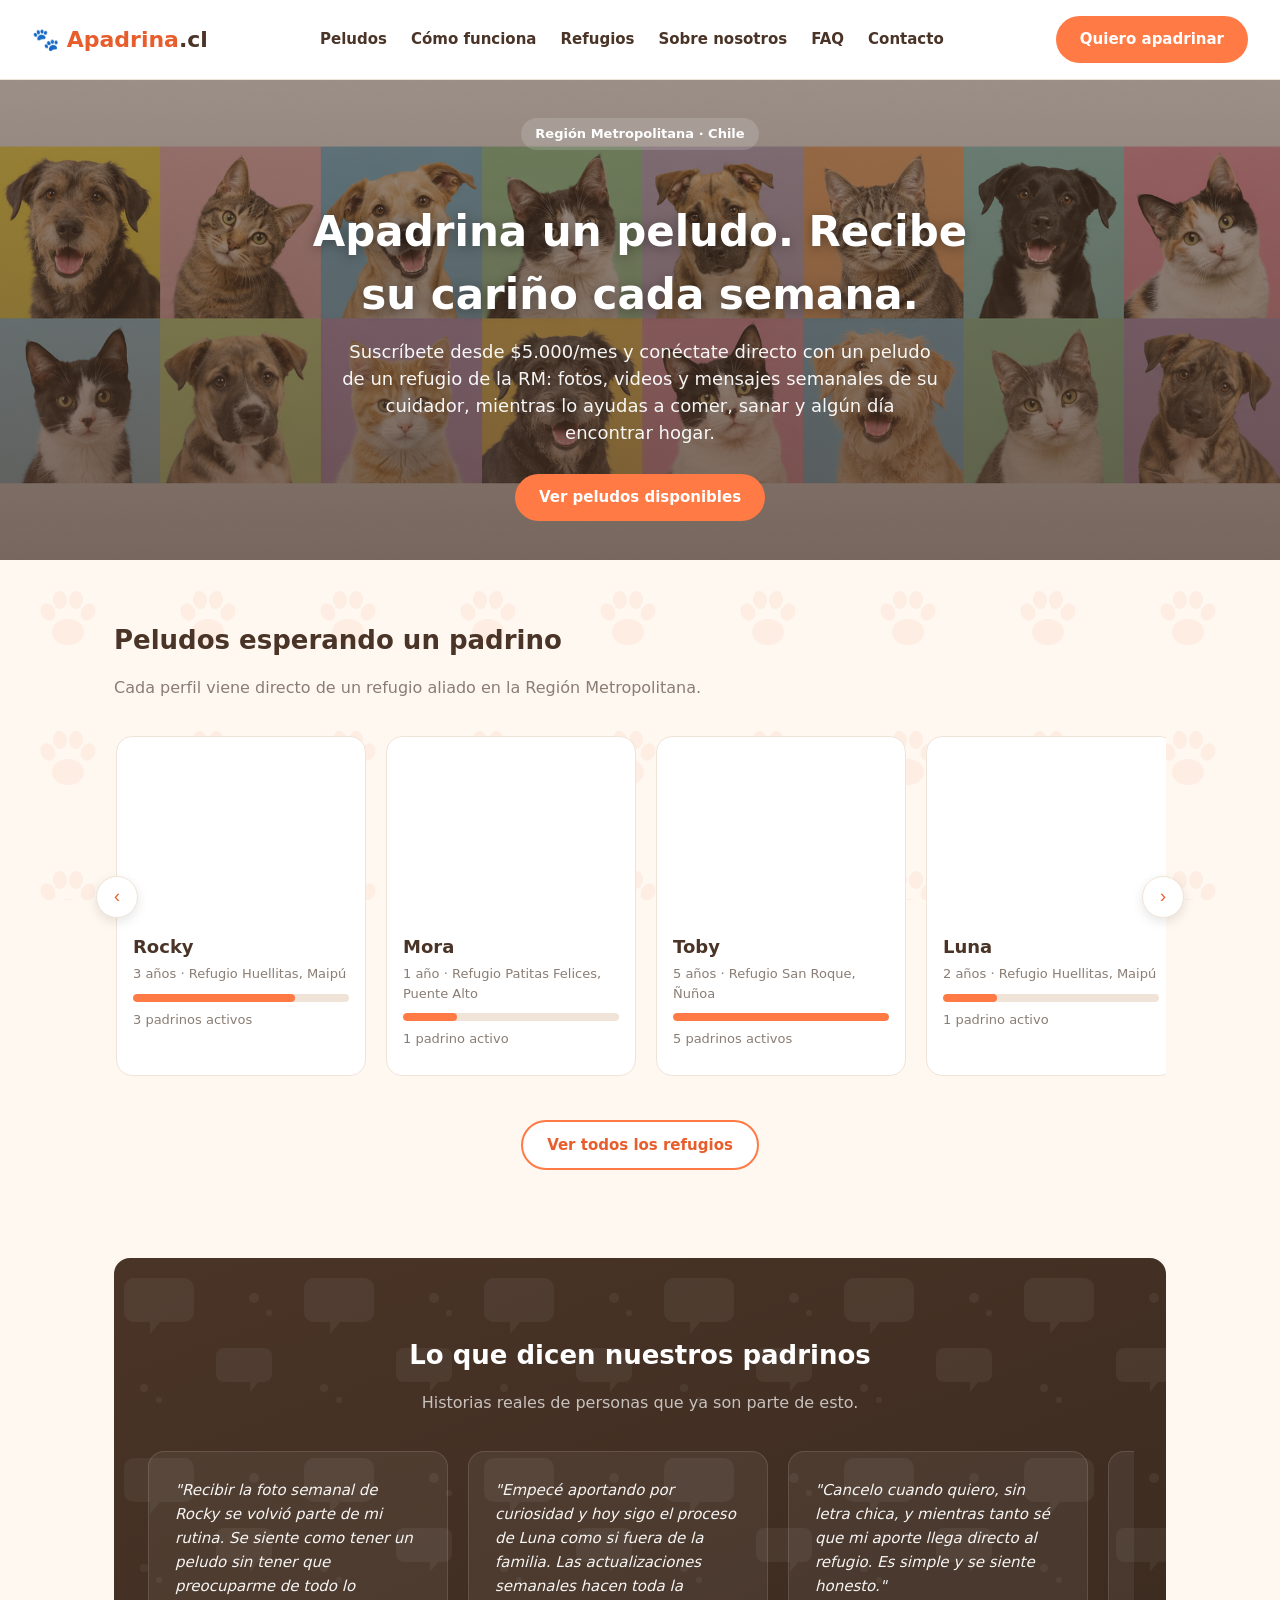
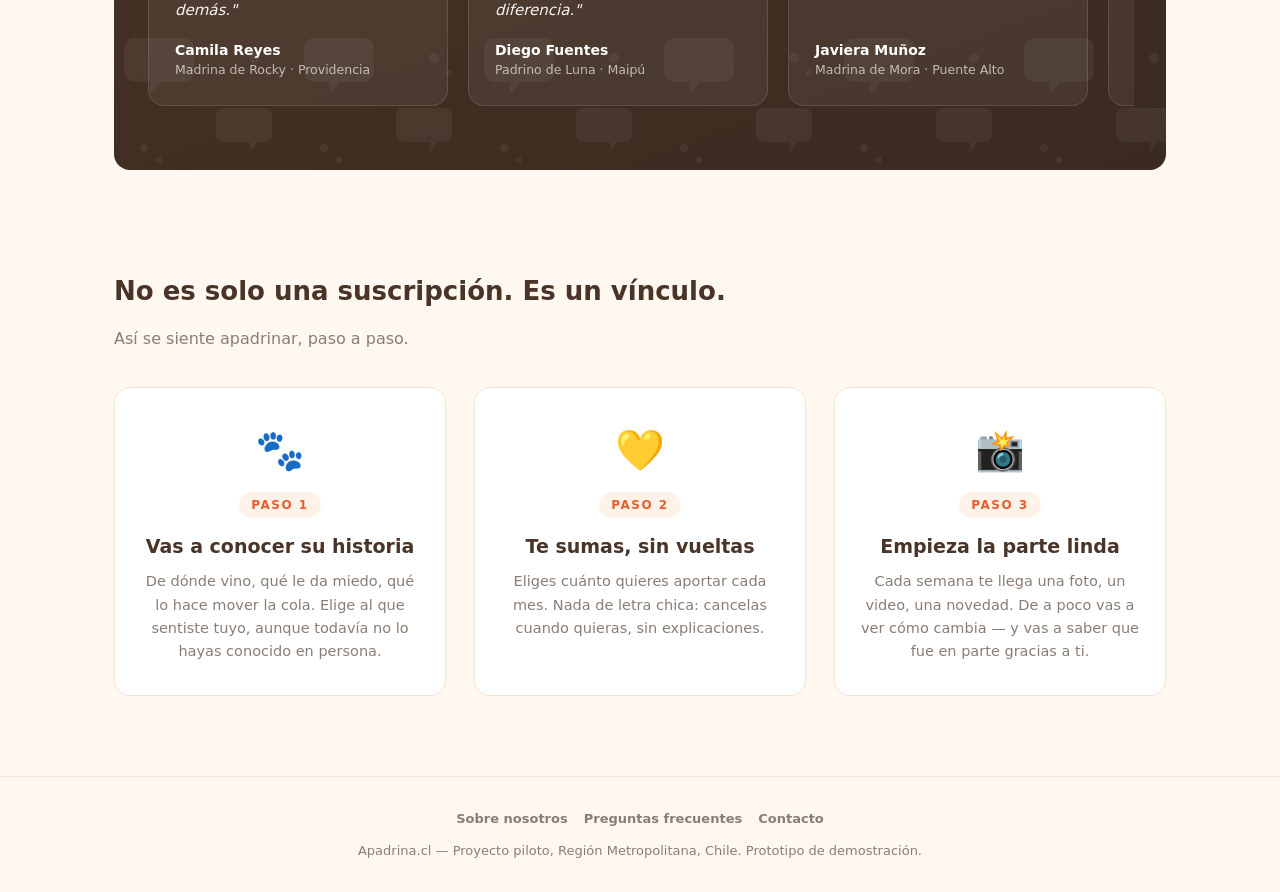
==== commit 38083a49: "v9" ====
--- a/index.html
+++ b/index.html
@@ -74,6 +74,7 @@
           </div>
         </div>
       </div>
+      <div class="testimonios-dots" id="testimonios-dots"></div>
     </div>
   </div>
 </div>
@@ -184,11 +185,38 @@
       nextBtn.addEventListener('click', () => track.scrollBy({ left: 270, behavior: 'smooth' }));
     }
 
-    // Flechas del carrusel de testimonios
+    // Carrusel de testimonios: en mobile es 100% swipe (scroll-snap),
+    // acá solo generamos los puntitos indicadores y los sincronizamos con el scroll.
     const testTrack = document.getElementById('testimonios-track');
-    if (testTrack) {
-      // Reutilizamos scroll nativo con botones si se agregan más adelante;
-      // por ahora el scroll horizontal funciona directo con swipe/drag.
+    const dotsWrap = document.getElementById('testimonios-dots');
+    if (testTrack && dotsWrap) {
+      const tarjetas = Array.from(testTrack.children);
+      dotsWrap.innerHTML = tarjetas.map((_, i) => `<span class="dot${i === 0 ? ' activo' : ''}"></span>`).join('');
+      const dots = Array.from(dotsWrap.children);
+
+      const actualizarDotActivo = () => {
+        const centro = testTrack.scrollLeft + testTrack.clientWidth / 2;
+        let masCercana = 0;
+        let distMinima = Infinity;
+        tarjetas.forEach((card, i) => {
+          const centroCard = card.offsetLeft + card.offsetWidth / 2;
+          const dist = Math.abs(centro - centroCard);
+          if (dist < distMinima) { distMinima = dist; masCercana = i; }
+        });
+        dots.forEach((dot, i) => dot.classList.toggle('activo', i === masCercana));
+      };
+
+      let scrollTimeout;
+      testTrack.addEventListener('scroll', () => {
+        clearTimeout(scrollTimeout);
+        scrollTimeout = setTimeout(actualizarDotActivo, 80);
+      });
+
+      dots.forEach((dot, i) => {
+        dot.addEventListener('click', () => {
+          tarjetas[i].scrollIntoView({ behavior: 'smooth', inline: 'center', block: 'nearest' });
+        });
+      });
     }
   });
 </script>
--- a/style.css
+++ b/style.css
@@ -428,10 +428,28 @@
 
 /* Testimonios */
 .testimonios-section {
+  position: relative;
   background: linear-gradient(160deg, var(--marron) 0%, #3a2a1f 100%);
   border-radius: var(--radius);
   padding: 56px 32px;
   margin-top: 8px;
+  overflow: hidden;
+}
+
+/* Fondo de burbujas de diálogo, solo en esta sección */
+.testimonios-section::before {
+  content: "";
+  position: absolute;
+  inset: 0;
+  pointer-events: none;
+  background-image: url("data:image/svg+xml,%3Csvg xmlns='http://www.w3.org/2000/svg' width='180' height='180' viewBox='0 0 180 180'%3E%3Cg fill='%23FFFFFF' fill-opacity='0.05'%3E%3Cpath d='M20 20h50a10 10 0 0 1 10 10v24a10 10 0 0 1-10 10H46l-10 12v-12H20a10 10 0 0 1-10-10V30a10 10 0 0 1 10-10z'/%3E%3Cpath d='M110 90h40a8 8 0 0 1 8 8v18a8 8 0 0 1-8 8h-6l-8 10v-10h-26a8 8 0 0 1-8-8V98a8 8 0 0 1 8-8z'/%3E%3Ccircle cx='140' cy='40' r='5'/%3E%3Ccircle cx='155' cy='55' r='3'/%3E%3Ccircle cx='30' cy='130' r='4'/%3E%3Ccircle cx='45' cy='142' r='3'/%3E%3C/g%3E%3C/svg%3E");
+  background-size: 180px 180px;
+  background-repeat: repeat;
+}
+
+.testimonios-section > * {
+  position: relative;
+  z-index: 1;
 }
 
 .testimonios-section .section-title,
@@ -451,12 +469,15 @@
   scroll-behavior: smooth;
   scrollbar-width: none;
   padding: 4px 2px 8px;
+  scroll-snap-type: x mandatory;
+  -webkit-overflow-scrolling: touch;
 }
 
 .testimonios-track::-webkit-scrollbar { display: none; }
 
 .testimonio-card {
   flex: 0 0 300px;
+  scroll-snap-align: center;
   background: rgba(255,255,255,0.06);
   border: 1px solid rgba(255,255,255,0.12);
   border-radius: var(--radius);
@@ -478,6 +499,27 @@
 
 .testimonio-autor { font-weight: 700; font-size: 14px; }
 .testimonio-rol { font-size: 12.5px; color: rgba(255,255,255,0.65); }
+
+.testimonios-dots {
+  display: none;
+  justify-content: center;
+  gap: 8px;
+  margin-top: 16px;
+}
+
+.testimonios-dots .dot {
+  width: 7px;
+  height: 7px;
+  border-radius: 50%;
+  background: rgba(255,255,255,0.3);
+  transition: background 0.2s, transform 0.2s;
+  cursor: pointer;
+}
+
+.testimonios-dots .dot.activo {
+  background: var(--naranja);
+  transform: scale(1.3);
+}
 
 /* Página de refugios */
 .refugio-card {
@@ -798,7 +840,8 @@
   .carrusel-btn.next { right: -8px; }
 
   .testimonios-section { padding: 36px 18px; }
-  .testimonio-card { flex-basis: 250px; padding: 20px; }
+  .testimonio-card { flex: 0 0 84%; padding: 20px; }
+  .testimonios-dots { display: flex; }
 
   .refugio-card { padding: 20px; }
 }
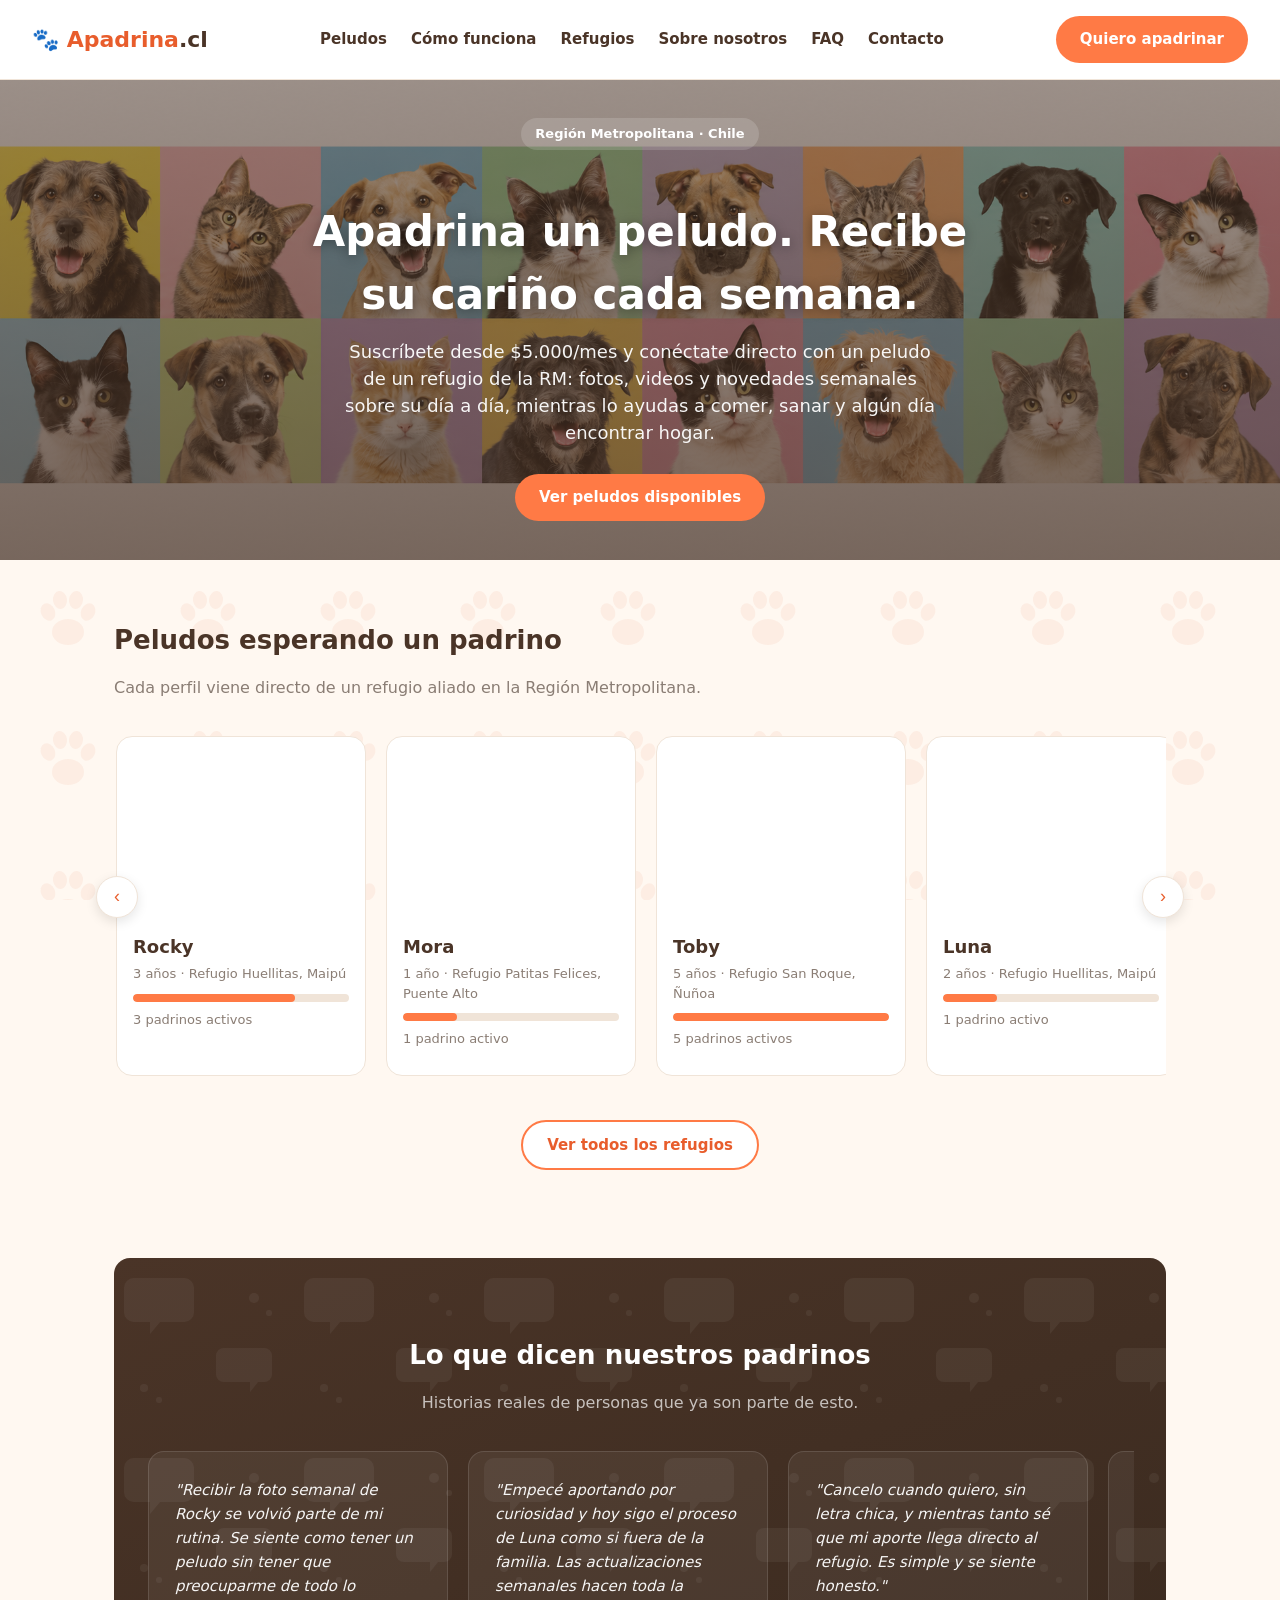
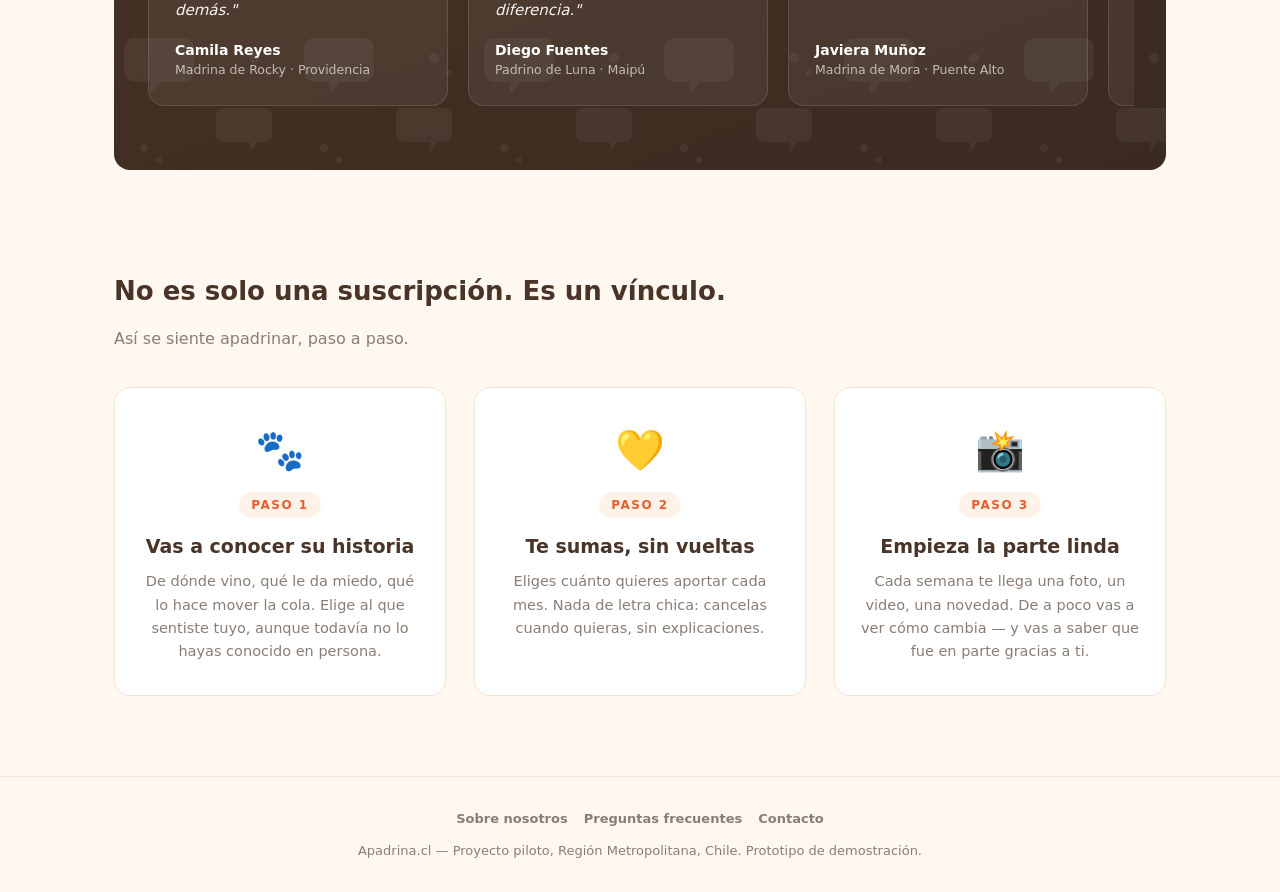
==== commit 20aa69da: "lidt" ====
--- a/index.html
+++ b/index.html
@@ -16,7 +16,7 @@
   <div class="hero-banner-content">
     <span class="badge">Región Metropolitana · Chile</span>
     <h1>Apadrina un peludo. Recibe su cariño cada semana.</h1>
-    <p>Suscríbete desde $5.000/mes y conéctate directo con un peludo de un refugio de la RM: fotos, videos y mensajes semanales de su cuidador, mientras lo ayudas a comer, sanar y algún día encontrar hogar.</p>
+    <p>Suscríbete desde $5.000/mes y conéctate directo con un peludo de un refugio de la RM: fotos, videos y novedades semanales sobre su día a día, mientras lo ayudas a comer, sanar y algún día encontrar hogar.</p>
     <a href="#animales" class="btn btn-primary">Ver peludos disponibles</a>
   </div>
 </section>
@@ -185,14 +185,23 @@
       nextBtn.addEventListener('click', () => track.scrollBy({ left: 270, behavior: 'smooth' }));
     }
 
-    // Carrusel de testimonios: en mobile es 100% swipe (scroll-snap),
-    // acá solo generamos los puntitos indicadores y los sincronizamos con el scroll.
+    // Carrusel de testimonios: se mueve solo cada pocos segundos,
+    // y también se puede arrastrar/deslizar manualmente en mobile.
     const testTrack = document.getElementById('testimonios-track');
     const dotsWrap = document.getElementById('testimonios-dots');
     if (testTrack && dotsWrap) {
       const tarjetas = Array.from(testTrack.children);
       dotsWrap.innerHTML = tarjetas.map((_, i) => `<span class="dot${i === 0 ? ' activo' : ''}"></span>`).join('');
       const dots = Array.from(dotsWrap.children);
+
+      let indiceActual = 0;
+      let autoplayTimer = null;
+      let pausado = false;
+
+      const irATarjeta = (i) => {
+        indiceActual = (i + tarjetas.length) % tarjetas.length;
+        tarjetas[indiceActual].scrollIntoView({ behavior: 'smooth', inline: 'center', block: 'nearest' });
+      };
 
       const actualizarDotActivo = () => {
         const centro = testTrack.scrollLeft + testTrack.clientWidth / 2;
@@ -203,6 +212,7 @@
           const dist = Math.abs(centro - centroCard);
           if (dist < distMinima) { distMinima = dist; masCercana = i; }
         });
+        indiceActual = masCercana;
         dots.forEach((dot, i) => dot.classList.toggle('activo', i === masCercana));
       };
 
@@ -213,10 +223,25 @@
       });
 
       dots.forEach((dot, i) => {
-        dot.addEventListener('click', () => {
-          tarjetas[i].scrollIntoView({ behavior: 'smooth', inline: 'center', block: 'nearest' });
-        });
+        dot.addEventListener('click', () => irATarjeta(i));
       });
+
+      const iniciarAutoplay = () => {
+        clearInterval(autoplayTimer);
+        autoplayTimer = setInterval(() => {
+          if (!pausado) irATarjeta(indiceActual + 1);
+        }, 4500);
+      };
+
+      // Pausa el autoplay mientras el usuario interactúa (hover en desktop, touch/drag en mobile)
+      testTrack.addEventListener('mouseenter', () => { pausado = true; });
+      testTrack.addEventListener('mouseleave', () => { pausado = false; });
+      testTrack.addEventListener('touchstart', () => { pausado = true; }, { passive: true });
+      testTrack.addEventListener('touchend', () => {
+        setTimeout(() => { pausado = false; }, 2500);
+      });
+
+      iniciarAutoplay();
     }
   });
 </script>
--- a/style.css
+++ b/style.css
@@ -577,6 +577,82 @@
   color: var(--marron);
 }
 
+/* Página de Gracias (post-suscripción) */
+.gracias-hero {
+  position: relative;
+  min-height: 520px;
+  display: flex;
+  align-items: center;
+  justify-content: center;
+  text-align: center;
+  background-size: cover;
+  background-position: center;
+  background-image: url('Imagenes/Banners/bannersperritos.png');
+  overflow: hidden;
+}
+
+.gracias-overlay {
+  position: absolute;
+  inset: 0;
+  background: linear-gradient(180deg, rgba(74,52,39,0.55) 0%, rgba(74,52,39,0.8) 100%);
+}
+
+.gracias-content {
+  position: relative;
+  z-index: 3;
+  padding: 24px;
+  max-width: 560px;
+  color: #fff;
+}
+
+.gracias-content .badge {
+  background: rgba(255,255,255,0.15);
+  color: #fff;
+}
+
+.gracias-content h1 {
+  font-size: 36px;
+  margin: 0 0 14px;
+  text-shadow: 0 2px 12px rgba(0,0,0,0.35);
+}
+
+.gracias-content p {
+  font-size: 16px;
+  color: rgba(255,255,255,0.92);
+  margin: 0 0 28px;
+}
+
+.gracias-botones {
+  display: flex;
+  flex-direction: column;
+  gap: 12px;
+  max-width: 340px;
+  margin: 0 auto;
+}
+
+/* Confeti CSS puro: piezas cayendo desde arriba de la sección */
+.confeti-wrap {
+  position: absolute;
+  inset: 0;
+  overflow: hidden;
+  pointer-events: none;
+  z-index: 2;
+}
+
+.confeti-pieza {
+  position: absolute;
+  top: -20px;
+  width: 10px;
+  height: 16px;
+  opacity: 0.9;
+  animation: caer-confeti linear infinite;
+}
+
+@keyframes caer-confeti {
+  0% { transform: translateY(-20px) rotate(0deg); opacity: 1; }
+  100% { transform: translateY(560px) rotate(360deg); opacity: 0.4; }
+}
+
 .tier ul.lista-beneficios li::before {
   content: "✓";
   color: var(--verde);
@@ -595,36 +671,63 @@
 
 .dog-hero {
   display: grid;
-  grid-template-columns: 1fr 1fr;
-  gap: 40px;
-  align-items: start;
+  grid-template-columns: 1.1fr 1fr;
+  gap: 48px;
+  align-items: center;
+  padding: 8px 0 32px;
 }
 
 .dog-photo {
+  position: relative;
   width: 100%;
-  height: 380px;
+  height: 420px;
   border-radius: var(--radius);
   background-size: cover;
   background-position: center;
-}
+  background-color: #FFF3E9;
+  box-shadow: 0 20px 40px rgba(74, 52, 39, 0.16);
+  border: 6px solid #fff;
+}
+
+.dog-hero-info { padding-top: 4px; }
+
+.dog-hero-info h1 { font-size: 34px; line-height: 1.15; }
 
 .stat-box {
   display: flex;
-  gap: 16px;
-  margin: 20px 0;
+  gap: 14px;
+  margin: 22px 0;
 }
 
 .stat {
   background: #fff;
   border: 1px solid var(--borde);
   border-radius: 12px;
-  padding: 14px 18px;
+  padding: 16px 14px;
   flex: 1;
   text-align: center;
-}
-
-.stat b { display: block; font-size: 20px; color: var(--naranja-oscuro); }
-.stat span { font-size: 12px; color: var(--gris); }
+  box-shadow: 0 6px 16px rgba(74, 52, 39, 0.05);
+}
+
+.stat b { display: block; font-size: 21px; color: var(--naranja-oscuro); }
+.stat span { font-size: 11.5px; color: var(--gris); }
+
+.texto-aporte-box {
+  background: linear-gradient(160deg, #FFF3E9 0%, #fff 100%);
+  border: 1px solid var(--borde);
+  border-radius: 12px;
+  padding: 16px 18px;
+  font-size: 14px;
+  color: var(--marron);
+  margin-top: 4px;
+}
+
+/* Sección "Conoce otros peludos" al final del perfil */
+.otros-peludos-section {
+  border-top: 1px solid var(--borde);
+  padding-top: 8px;
+  margin-top: 12px;
+}
 
 .form-box {
   background: #fff;
@@ -800,6 +903,10 @@
   .hero-banner-content h1 { font-size: 28px; }
   .hero-banner-content p { font-size: 15px; }
 
+  .gracias-hero { min-height: 460px; background-image: url('Imagenes/Banners/bannersperritoscelular.png'); }
+  .gracias-content h1 { font-size: 27px; }
+  .gracias-content p { font-size: 15px; }
+
   .container { padding: 28px 16px; }
 
   .grid { grid-template-columns: 1fr; gap: 16px; }
@@ -818,8 +925,9 @@
 
   .section-title { font-size: 21px; }
 
-  .dog-hero, .dash-layout { grid-template-columns: 1fr; }
-  .dog-photo { height: 220px; }
+  .dog-hero, .dash-layout { grid-template-columns: 1fr; gap: 24px; }
+  .dog-photo { height: 260px; border-width: 4px; }
+  .dog-hero-info h1 { font-size: 26px; }
 
   .stat-box { flex-wrap: wrap; }
   .stat { min-width: 45%; }
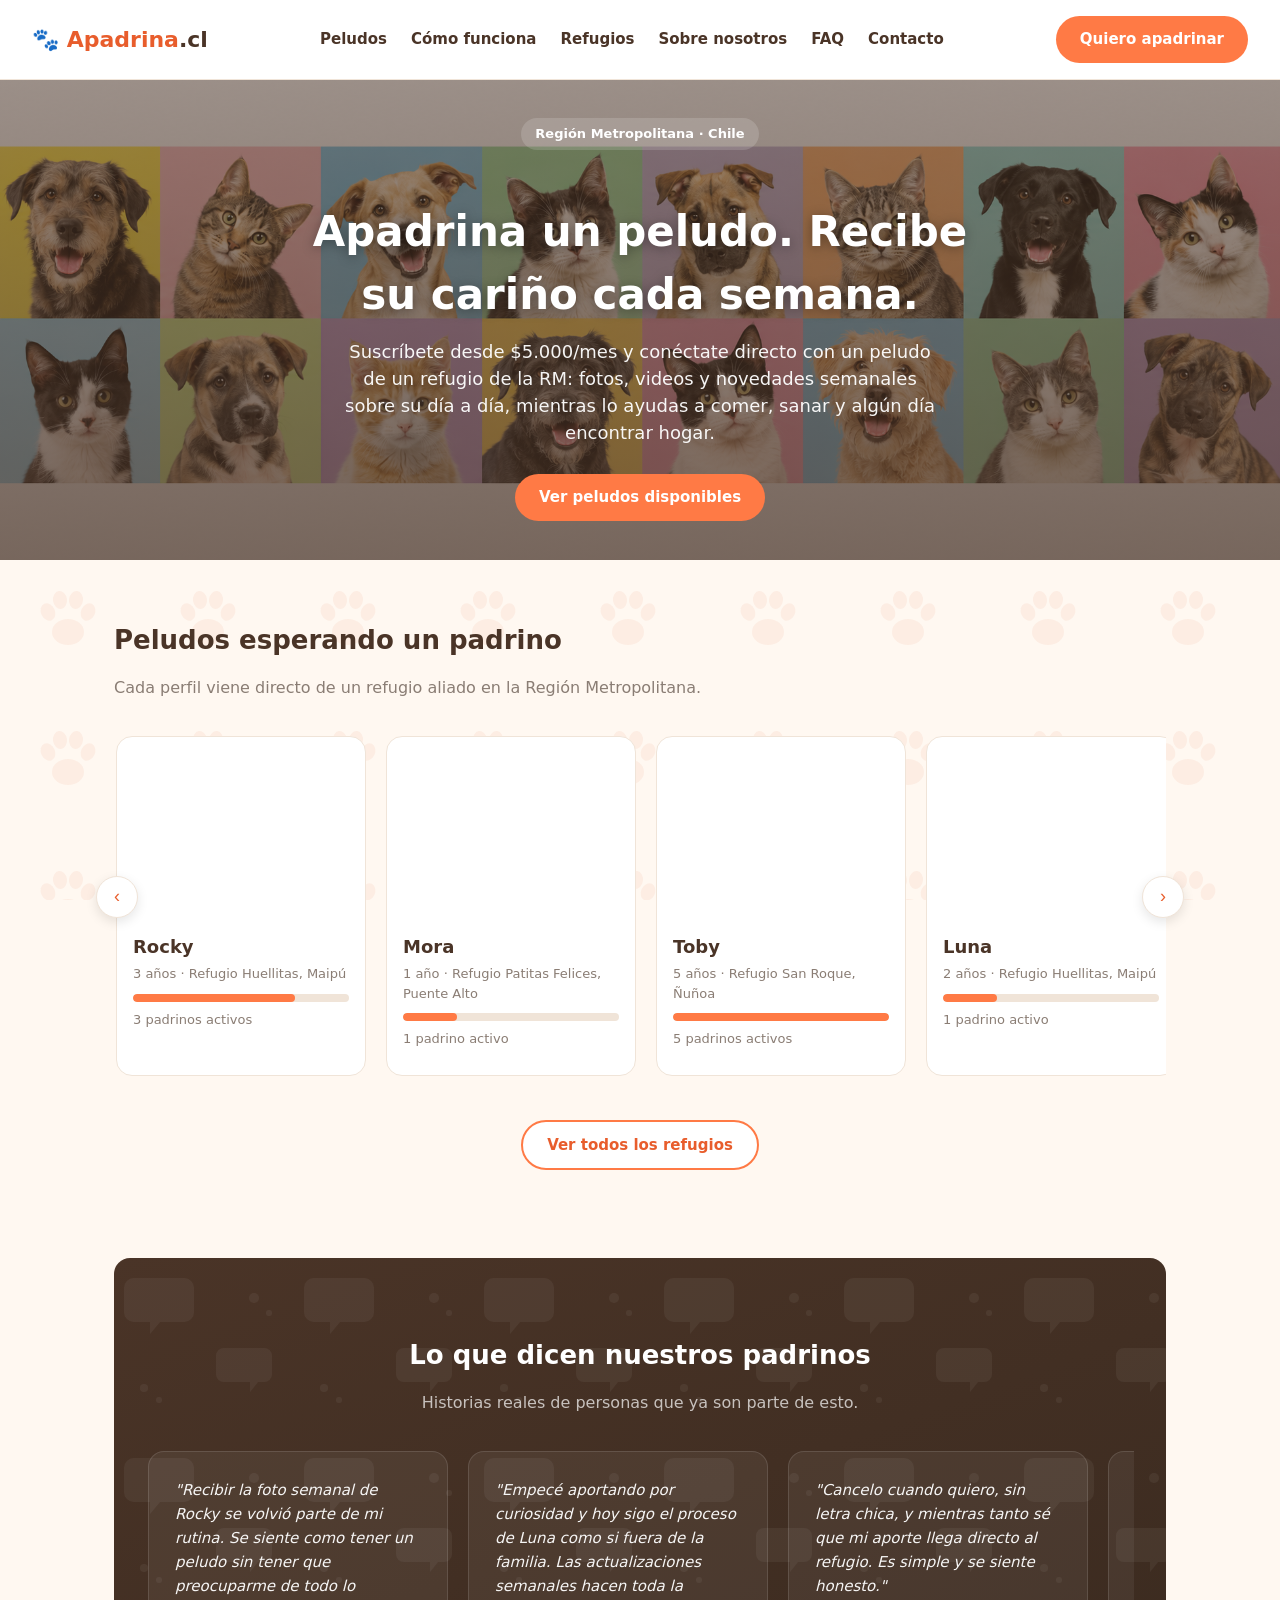
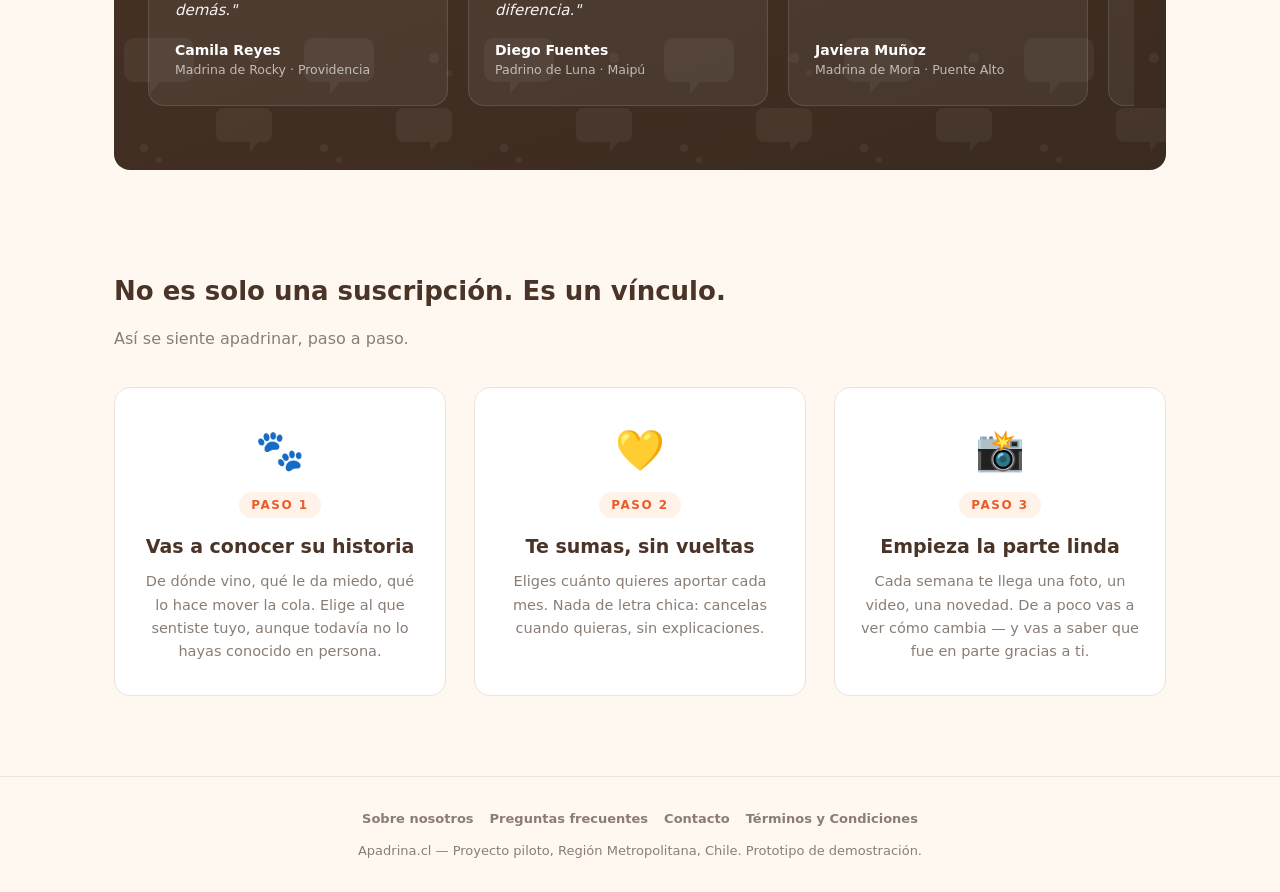
==== commit cd77aaad: "a" ====
--- a/index.html
+++ b/index.html
@@ -4,6 +4,13 @@
 <meta charset="UTF-8">
 <meta name="viewport" content="width=device-width, initial-scale=1.0">
 <title>Apadrina — Conecta con un peludo, cambia su historia</title>
+<meta name="description" content="Apadrina un perro o gato de un refugio de la Región Metropolitana desde $5.000/mes. Recibe fotos y novedades semanales mientras lo ayudas a comer, sanar y encontrar hogar.">
+<meta property="og:title" content="Apadrina — Conecta con un peludo, cambia su historia">
+<meta property="og:description" content="Suscríbete desde $5.000/mes y conéctate con un peludo de un refugio de la RM. Fotos, videos y novedades semanales, cancela cuando quieras.">
+<meta property="og:image" content="https://apadrina-cl.netlify.app/Imagenes/Banners/bannersperritos.png">
+<meta property="og:url" content="https://apadrina-cl.netlify.app/index.html">
+<meta property="og:type" content="website">
+<meta name="twitter:card" content="summary_large_image">
 <link rel="stylesheet" href="style.css">
 <link rel="icon" href="Imagenes/Banners/favicon.png" type="image/png">
 </head>
@@ -21,7 +28,7 @@
   </div>
 </section>
 
-<div class="container" id="animales">
+<div class="container reveal" id="animales">
   <h2 class="section-title" id="titulo-animales">Peludos esperando un padrino</h2>
   <p class="section-sub" id="subtitulo-animales">Cada perfil viene directo de un refugio aliado en la Región Metropolitana.</p>
 
@@ -38,7 +45,7 @@
   </div>
 </div>
 
-<div class="container" id="testimonios-container">
+<div class="container reveal" id="testimonios-container">
   <div class="testimonios-section">
     <h2 class="section-title">Lo que dicen nuestros padrinos</h2>
     <p class="section-sub">Historias reales de personas que ya son parte de esto.</p>
@@ -79,7 +86,7 @@
   </div>
 </div>
 
-<div class="container" id="como-funciona">
+<div class="container reveal" id="como-funciona">
   <h2 class="section-title">No es solo una suscripción. Es un vínculo.</h2>
   <p class="section-sub">Así se siente apadrinar, paso a paso.</p>
 
--- a/style.css
+++ b/style.css
@@ -10,6 +10,34 @@
 }
 
 * { box-sizing: border-box; }
+
+/* Animación de aparición al hacer scroll (ver initializeScrollReveal en main.js) */
+.reveal {
+  opacity: 0;
+  transform: translateY(24px);
+  transition: opacity 0.6s ease, transform 0.6s ease;
+}
+
+.reveal-visible {
+  opacity: 1;
+  transform: translateY(0);
+}
+
+/* Efecto cascada: los hijos directos de un grid/carrusel con "reveal"
+   aparecen uno después del otro en vez de todos a la vez. */
+.reveal-visible.grid > *,
+.reveal-visible .carrusel-track > *,
+.reveal-visible .pasos-emocion > * {
+  transition-delay: calc(var(--reveal-index, 0) * 0.08s);
+}
+
+@media (prefers-reduced-motion: reduce) {
+  .reveal {
+    opacity: 1;
+    transform: none;
+    transition: none;
+  }
+}
 
 body {
   margin: 0;
